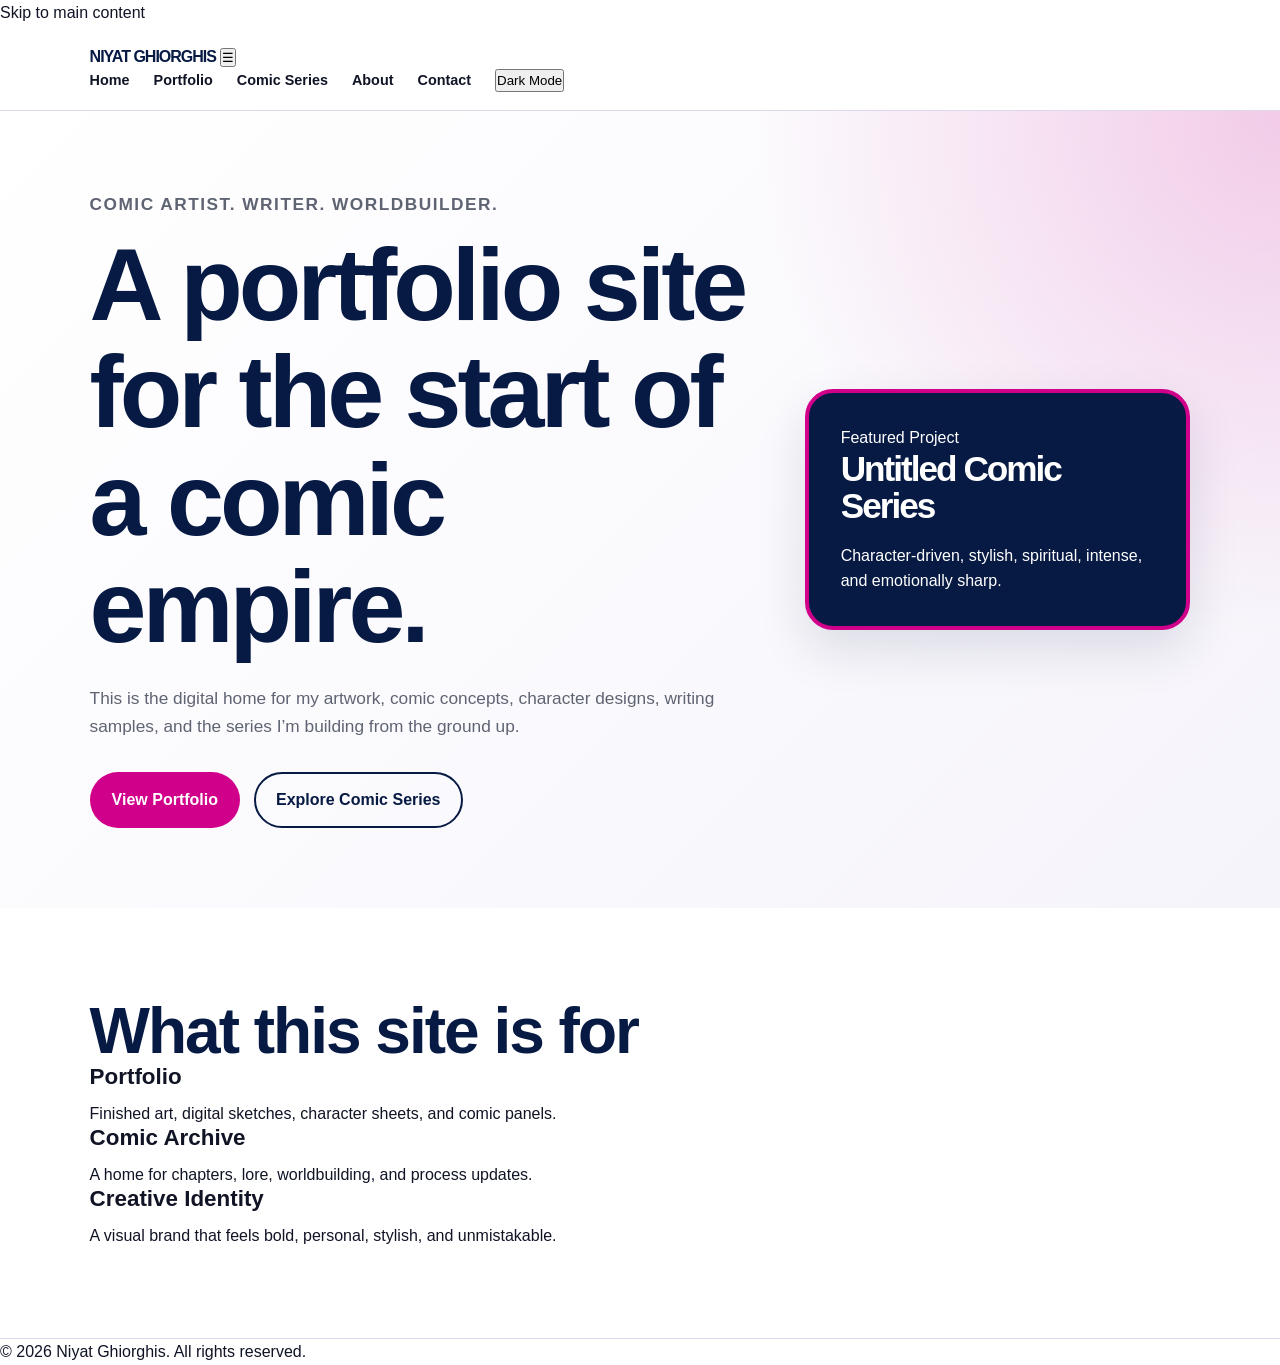
==== index.html @ e32a3a2a "Initial portfolio site" ====
<!DOCTYPE html>
<html lang="en">
<head>
  <meta charset="UTF-8" />
  <meta name="viewport" content="width=device-width, initial-scale=1.0" />
  <title>Niyat Ghiorghis | Comic Artist & Writer</title>
  <link rel="stylesheet" href="styles.css" />
</head>
<body>
  <a class="skip-link" href="#main">Skip to main content</a>

  <header class="site-header">
    <nav class="nav">
      <a href="index.html" class="logo">NIYAT GHIORGHIS</a>

      <button class="menu-toggle" id="menuToggle">☰</button>

      <div class="nav-links" id="navLinks">
        <a href="index.html">Home</a>
        <a href="portfolio.html">Portfolio</a>
        <a href="comic.html">Comic Series</a>
        <a href="about.html">About</a>
        <a href="contact.html">Contact</a>
        <button id="themeToggle" class="theme-btn">Dark Mode</button>
      </div>
    </nav>
  </header>

  <main id="main">
    <section class="hero">
      <div class="hero-text">
        <p class="eyebrow">Comic artist. Writer. Worldbuilder.</p>
        <h1>A portfolio site for the start of a comic empire.</h1>
        <p>
          This is the digital home for my artwork, comic concepts, character designs,
          writing samples, and the series I’m building from the ground up.
        </p>

        <div class="hero-buttons">
          <a href="portfolio.html" class="btn primary-btn">View Portfolio</a>
          <a href="comic.html" class="btn secondary-btn">Explore Comic Series</a>
        </div>
      </div>

      <div class="hero-card">
        <p class="card-label">Featured Project</p>
        <h2>Untitled Comic Series</h2>
        <p>Character-driven, stylish, spiritual, intense, and emotionally sharp.</p>
      </div>
    </section>

    <section class="section">
      <h2>What this site is for</h2>
      <div class="grid three">
        <article class="info-card">
          <h3>Portfolio</h3>
          <p>Finished art, digital sketches, character sheets, and comic panels.</p>
        </article>

        <article class="info-card">
          <h3>Comic Archive</h3>
          <p>A home for chapters, lore, worldbuilding, and process updates.</p>
        </article>

        <article class="info-card">
          <h3>Creative Identity</h3>
          <p>A visual brand that feels bold, personal, stylish, and unmistakable.</p>
        </article>
      </div>
    </section>
  </main>

  <footer>
    <p>© 2026 Niyat Ghiorghis. All rights reserved.</p>
  </footer>

  <script src="script.js"></script>
</body>
</html>
---- styles.css ----
:root {
  --bg: #ffffff;
  --text: #101425;
  --muted: #5f6473;
  --card: #f6f4fb;
  --border: #ded8ec;

  --magenta: #d0008b;
  --navy: #071a44;
  --navy-soft: #102b68;
  --white: #ffffff;

  --shadow: 0 20px 50px rgba(7, 26, 68, 0.12);
}

[data-theme="dark"] {
  --bg: #080b16;
  --text: #f5f6ff;
  --muted: #c5c8d6;
  --card: #11182b;
  --border: #29324c;

  --shadow: 0 20px 50px rgba(0, 0, 0, 0.35);
}

* {
  box-sizing: border-box;
  margin: 0;
  padding: 0;
}

html {
  scroll-behavior: smooth;
}

body {
  font-family: Arial, Helvetica, sans-serif;
  background: var(--bg);
  color: var(--text);
  line-height: 1.6;
}

a {
  color: inherit;
  text-decoration: none;
}

.site-header {
  position: sticky;
  top: 0;
  z-index: 100;
  background: var(--bg);
  border-bottom: 1px solid var(--border);
  display: flex;
  justify-content: space-between;
  align-items: center;
  padding: 18px 7%;
}

.logo {
  font-weight: 900;
  letter-spacing: -1px;
  color: var(--navy);
}

[data-theme="dark"] .logo {
  color: var(--white);
}

.nav-links {
  display: flex;
  gap: 24px;
  font-weight: 700;
  font-size: 0.9rem;
}

.nav-links a:hover {
  color: var(--magenta);
}

.theme-toggle {
  border: 2px solid var(--navy);
  background: transparent;
  color: var(--text);
  padding: 8px 14px;
  border-radius: 999px;
  font-weight: 700;
  cursor: pointer;
}

.theme-toggle:hover {
  background: var(--magenta);
  color: var(--white);
  border-color: var(--magenta);
}

.hero {
  min-height: 88vh;
  display: grid;
  grid-template-columns: 1.4fr 0.8fr;
  gap: 40px;
  align-items: center;
  padding: 80px 7%;
  background:
    radial-gradient(circle at top right, rgba(208, 0, 139, 0.18), transparent 35%),
    linear-gradient(135deg, var(--bg), var(--card));
}

.eyebrow {
  color: var(--magenta);
  font-weight: 900;
  text-transform: uppercase;
  letter-spacing: 1.5px;
  margin-bottom: 12px;
  font-size: 0.8rem;
}

h1,
h2,
h3 {
  line-height: 1.05;
}

h1 {
  font-size: clamp(3rem, 8vw, 6.8rem);
  letter-spacing: -4px;
  color: var(--navy);
  margin-bottom: 24px;
}

[data-theme="dark"] h1 {
  color: var(--white);
}

h2 {
  font-size: clamp(2rem, 5vw, 4rem);
  letter-spacing: -2px;
  color: var(--navy);
}

[data-theme="dark"] h2 {
  color: var(--white);
}

h3 {
  font-size: 1.4rem;
  margin-bottom: 12px;
}

.hero-text p {
  max-width: 720px;
  font-size: 1.08rem;
  color: var(--muted);
}

.hero-buttons {
  display: flex;
  gap: 14px;
  flex-wrap: wrap;
  margin-top: 32px;
}

.btn {
  display: inline-block;
  padding: 13px 20px;
  border-radius: 999px;
  font-weight: 900;
  border: 2px solid transparent;
}

.primary-btn {
  background: var(--magenta);
  color: var(--white);
}

.secondary-btn {
  border-color: var(--navy);
  color: var(--navy);
}

[data-theme="dark"] .secondary-btn {
  border-color: var(--white);
  color: var(--white);
}

.btn:hover {
  transform: translateY(-2px);
}

.hero-card {
  background: var(--navy);
  color: var(--white);
  padding: 32px;
  border-radius: 28px;
  box-shadow: var(--shadow);
  border: 4px solid var(--magenta);
}

.hero-card h2 {
  color: var(--white);
  font-size: 2.2rem;
  margin-bottom: 18px;
}

.section {
  padding: 90px 7%;
  border-bottom: 1px solid var(--border);
}

.section-heading {
  margin-bottom: 36px;
}

.two-column {
  display: grid;
  grid-template-columns: 1fr 1fr;
  gap: 34px;
  font-size: 1.05rem;
  color: var(--muted);
}

.card-grid {
  display: grid;
  grid-template-columns: repeat(3, 1fr);
  gap: 22px;
}

.project-card,
.skill-list div,
.comic-feature div {
  background: var(--card);
  border: 1px solid var(--border);
  border-radius: 24px;
  padding: 26px;
  box-shadow: var(--shadow);
}

.tag {
  display: inline-block;
  background: var(--navy);
  color: var(--white);
  padding: 6px 12px;
  border-radius: 999px;
  font-size: 0.75rem;
  font-weight: 900;
  margin-bottom: 18px;
}

.split-section {
  display: grid;
  grid-template-columns: 0.8fr 1.2fr;
  gap: 44px;
  align-items: start;
}

.skill-list {
  display: grid;
  gap: 18px;
}

.comic-feature {
  display: grid;
  grid-template-columns: 1fr 1fr;
  gap: 22px;
}

.contact-section {
  text-align: center;
}

.contact-section p {
  max-width: 680px;
  margin: 18px auto 28px;
  color: var(--muted);
}

.site-footer {
  padding: 28px 7%;
  text-align: center;
  background: var(--navy);
  color: var(--white);
}

@media (max-width: 850px) {
  .site-header {
    align-items: flex-start;
    flex-direction: column;
    gap: 14px;
  }

  .nav-links {
    flex-wrap: wrap;
    gap: 14px;
  }

  .hero,
  .two-column,
  .card-grid,
  .split-section,
  .comic-feature {
    grid-template-columns: 1fr;
  }

  h1 {
    letter-spacing: -2px;
  }
}
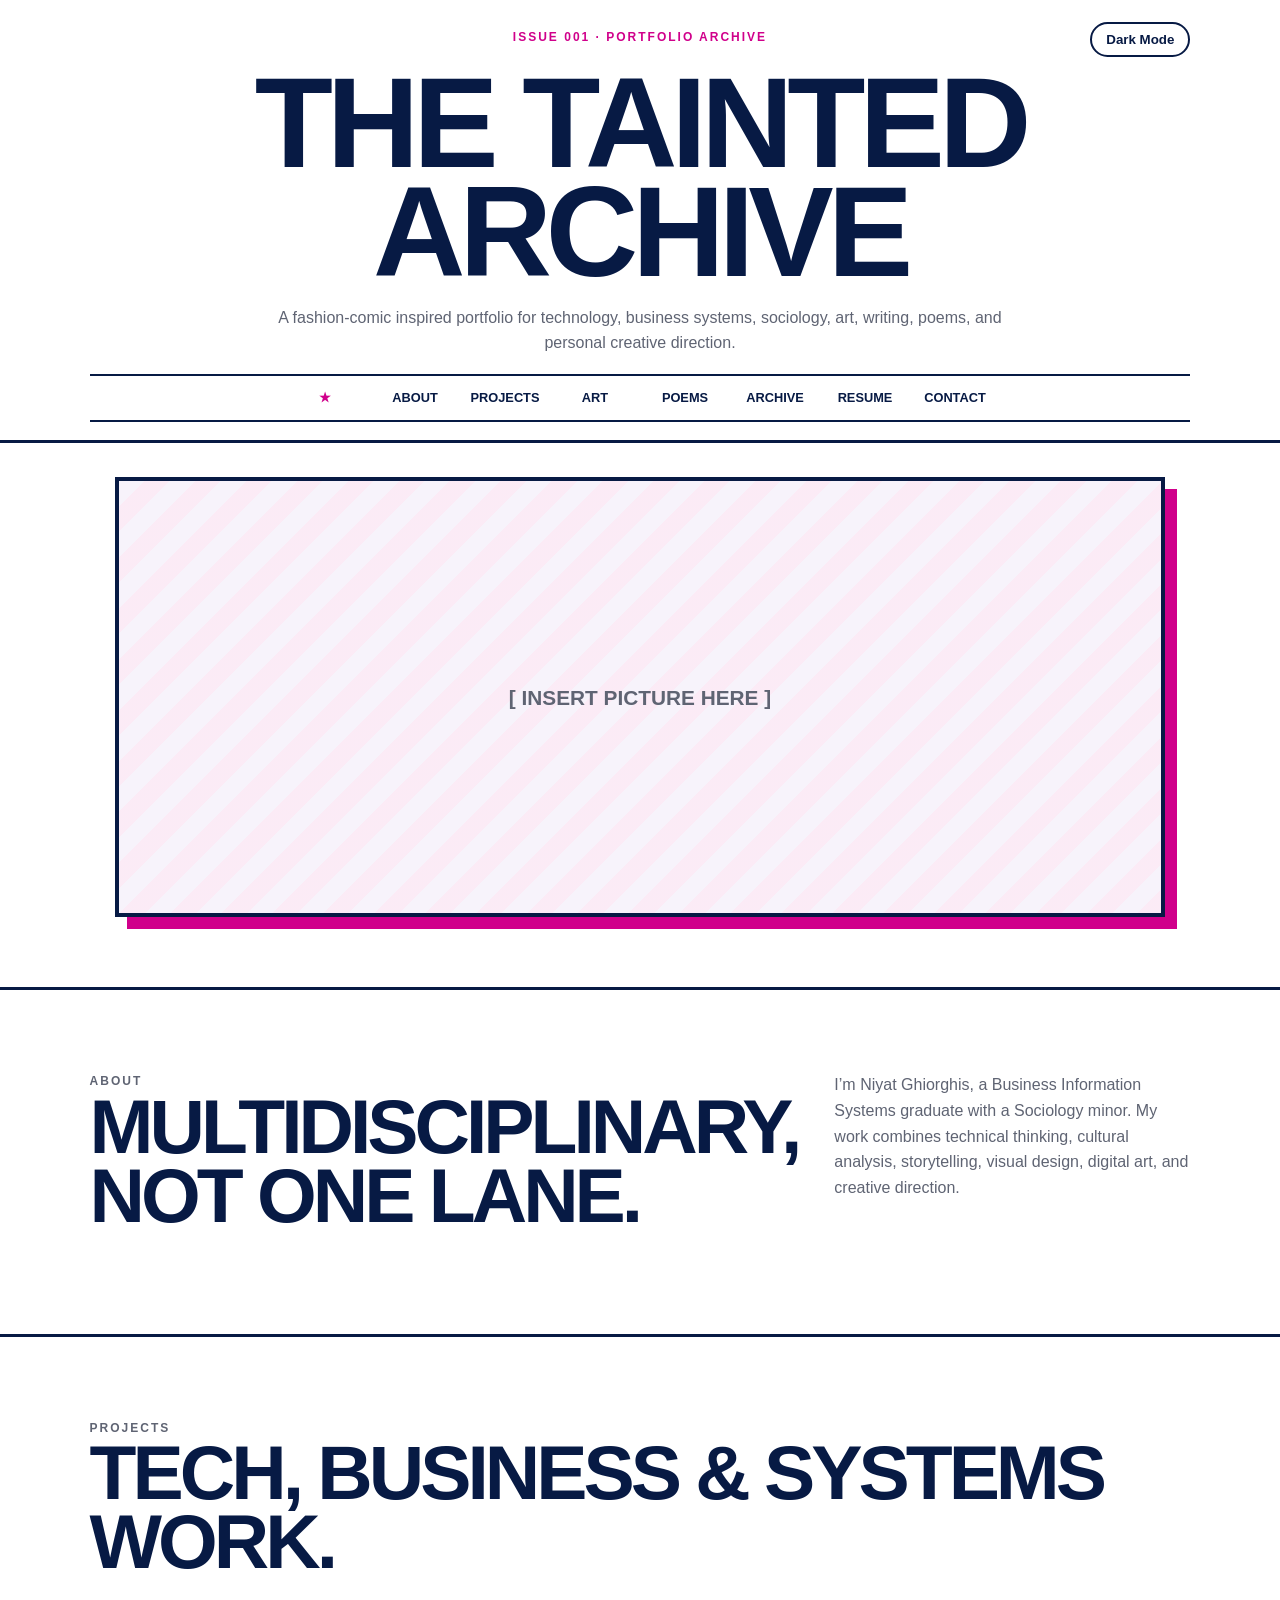
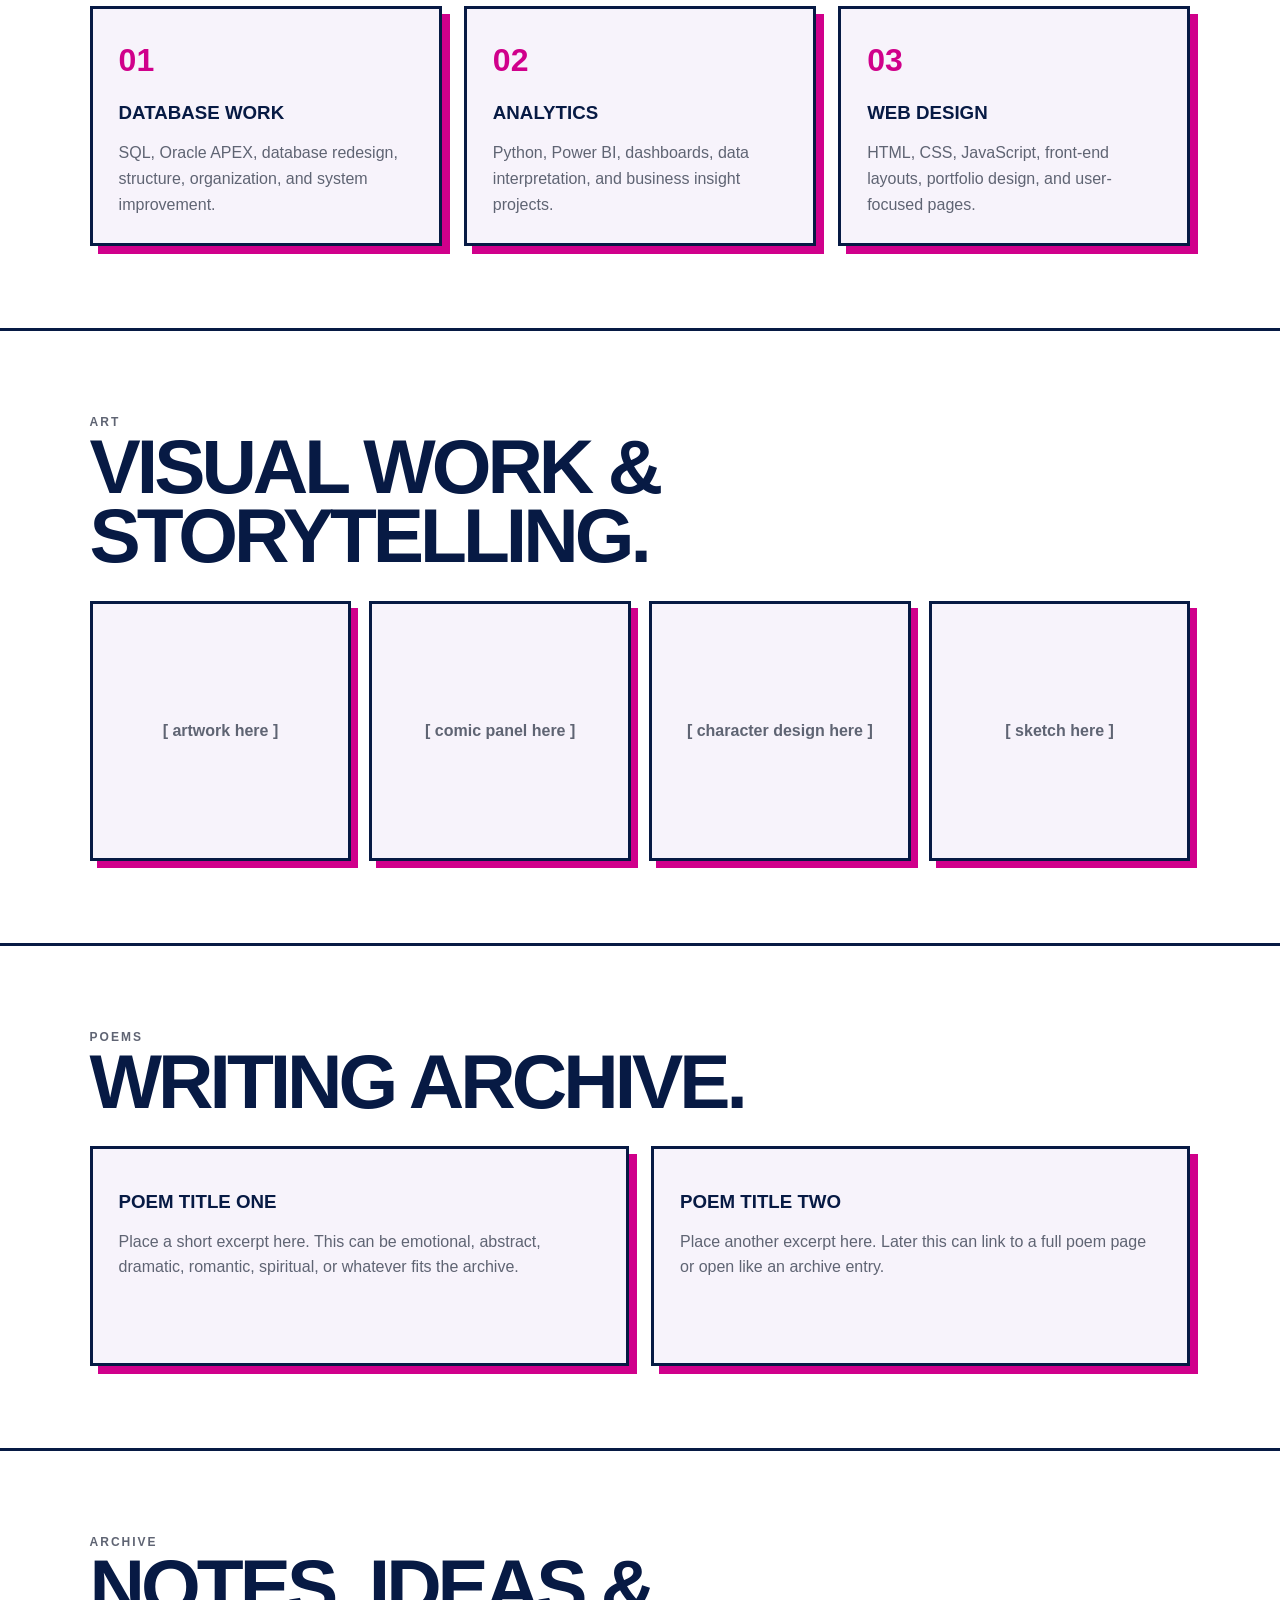
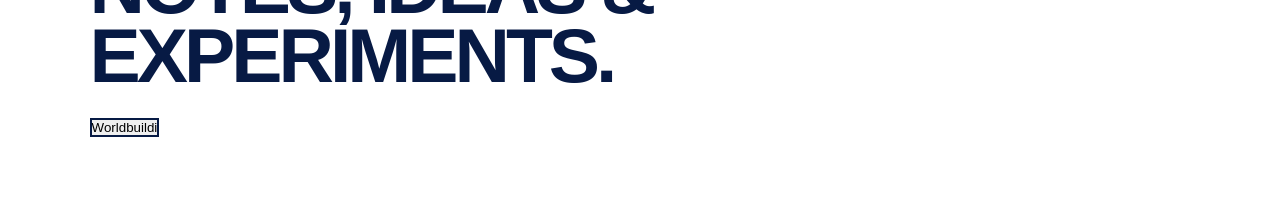
==== commit 998d3eee: "Initial portfolio website" ====
--- a/index.html
+++ b/index.html
@@ -1,79 +1,120 @@
 <!DOCTYPE html>
-<html lang="en">
+<html lang="en" data-theme="light">
 <head>
   <meta charset="UTF-8" />
   <meta name="viewport" content="width=device-width, initial-scale=1.0" />
-  <title>Niyat Ghiorghis | Comic Artist & Writer</title>
+  <title>The Tainted Archive</title>
   <link rel="stylesheet" href="styles.css" />
 </head>
+
 <body>
-  <a class="skip-link" href="#main">Skip to main content</a>
+  <header class="top-header" id="home">
+    <button class="theme-toggle" id="themeToggle">Dark Mode</button>
 
-  <header class="site-header">
-    <nav class="nav">
-      <a href="index.html" class="logo">NIYAT GHIORGHIS</a>
+    <p class="archive-label">Issue 001 · Portfolio Archive</p>
+    <h1>The Tainted Archive</h1>
 
-      <button class="menu-toggle" id="menuToggle">☰</button>
+    <p class="site-summary">
+      A fashion-comic inspired portfolio for technology, business systems, sociology,
+      art, writing, poems, and personal creative direction.
+    </p>
 
-      <div class="nav-links" id="navLinks">
-        <a href="index.html">Home</a>
-        <a href="portfolio.html">Portfolio</a>
-        <a href="comic.html">Comic Series</a>
-        <a href="about.html">About</a>
-        <a href="contact.html">Contact</a>
-        <button id="themeToggle" class="theme-btn">Dark Mode</button>
-      </div>
+    <nav class="nav-tabs">
+      <a href="#home" class="nav-item active">Home</a>
+      <a href="#about" class="nav-item">About</a>
+      <a href="#projects" class="nav-item">Projects</a>
+      <a href="#creative" class="nav-item">Art</a>
+      <a href="#poems" class="nav-item">Poems</a>
+      <a href="#archive" class="nav-item">Archive</a>
+      <a href="#resume" class="nav-item">Resume</a>
+      <a href="#contact" class="nav-item">Contact</a>
     </nav>
   </header>
 
-  <main id="main">
-    <section class="hero">
-      <div class="hero-text">
-        <p class="eyebrow">Comic artist. Writer. Worldbuilder.</p>
-        <h1>A portfolio site for the start of a comic empire.</h1>
-        <p>
-          This is the digital home for my artwork, comic concepts, character designs,
-          writing samples, and the series I’m building from the ground up.
-        </p>
-
-        <div class="hero-buttons">
-          <a href="portfolio.html" class="btn primary-btn">View Portfolio</a>
-          <a href="comic.html" class="btn secondary-btn">Explore Comic Series</a>
-        </div>
-      </div>
-
-      <div class="hero-card">
-        <p class="card-label">Featured Project</p>
-        <h2>Untitled Comic Series</h2>
-        <p>Character-driven, stylish, spiritual, intense, and emotionally sharp.</p>
+  <main>
+    <section class="slideshow-section">
+      <div class="slideshow">
+        <div class="slide active">[ insert picture here ]</div>
+        <div class="slide">[ insert picture here ]</div>
+        <div class="slide">[ insert picture here ]</div>
       </div>
     </section>
 
-    <section class="section">
-      <h2>What this site is for</h2>
-      <div class="grid three">
-        <article class="info-card">
-          <h3>Portfolio</h3>
-          <p>Finished art, digital sketches, character sheets, and comic panels.</p>
+    <section class="section about-layout" id="about">
+      <div>
+        <p class="eyebrow">About</p>
+        <h2>Multidisciplinary, not one lane.</h2>
+      </div>
+      <p>
+        I’m Niyat Ghiorghis, a Business Information Systems graduate with a Sociology minor.
+        My work combines technical thinking, cultural analysis, storytelling, visual design,
+        digital art, and creative direction.
+      </p>
+    </section>
+
+    <section class="section" id="projects">
+      <p class="eyebrow">Projects</p>
+      <h2>Tech, business & systems work.</h2>
+
+      <div class="card-grid">
+        <article class="card">
+          <span>01</span>
+          <h3>Database Work</h3>
+          <p>SQL, Oracle APEX, database redesign, structure, organization, and system improvement.</p>
         </article>
 
-        <article class="info-card">
-          <h3>Comic Archive</h3>
-          <p>A home for chapters, lore, worldbuilding, and process updates.</p>
+        <article class="card">
+          <span>02</span>
+          <h3>Analytics</h3>
+          <p>Python, Power BI, dashboards, data interpretation, and business insight projects.</p>
         </article>
 
-        <article class="info-card">
-          <h3>Creative Identity</h3>
-          <p>A visual brand that feels bold, personal, stylish, and unmistakable.</p>
+        <article class="card">
+          <span>03</span>
+          <h3>Web Design</h3>
+          <p>HTML, CSS, JavaScript, front-end layouts, portfolio design, and user-focused pages.</p>
         </article>
       </div>
     </section>
-  </main>
 
-  <footer>
-    <p>© 2026 Niyat Ghiorghis. All rights reserved.</p>
-  </footer>
+    <section class="section" id="creative">
+      <p class="eyebrow">Art</p>
+      <h2>Visual work & storytelling.</h2>
 
-  <script src="script.js"></script>
-</body>
-</html>+      <div class="gallery-grid">
+        <div class="gallery-box">[ artwork here ]</div>
+        <div class="gallery-box">[ comic panel here ]</div>
+        <div class="gallery-box">[ character design here ]</div>
+        <div class="gallery-box">[ sketch here ]</div>
+      </div>
+    </section>
+
+    <section class="section" id="poems">
+      <p class="eyebrow">Poems</p>
+      <h2>Writing archive.</h2>
+
+      <div class="poem-grid">
+        <article class="poem-card">
+          <h3>Poem Title One</h3>
+          <p>
+            Place a short excerpt here. This can be emotional, abstract, dramatic,
+            romantic, spiritual, or whatever fits the archive.
+          </p>
+        </article>
+
+        <article class="poem-card">
+          <h3>Poem Title Two</h3>
+          <p>
+            Place another excerpt here. Later this can link to a full poem page
+            or open like an archive entry.
+          </p>
+        </article>
+      </div>
+    </section>
+
+    <section class="section" id="archive">
+      <p class="eyebrow">Archive</p>
+      <h2>Notes, ideas & experiments.</h2>
+
+      <div class="archive-list">
+        <button>Worldbuildi
--- a/styles.css
+++ b/styles.css
@@ -1,37 +1,29 @@
 :root {
   --bg: #ffffff;
-  --text: #101425;
+  --text: #071a44;
   --muted: #5f6473;
-  --card: #f6f4fb;
-  --border: #ded8ec;
-
+  --card: #f7f3fb;
+  --border: #071a44;
   --magenta: #d0008b;
   --navy: #071a44;
-  --navy-soft: #102b68;
   --white: #ffffff;
-
-  --shadow: 0 20px 50px rgba(7, 26, 68, 0.12);
 }
 
 [data-theme="dark"] {
-  --bg: #080b16;
-  --text: #f5f6ff;
+  --bg: #070914;
+  --text: #f7f7ff;
   --muted: #c5c8d6;
-  --card: #11182b;
-  --border: #29324c;
-
-  --shadow: 0 20px 50px rgba(0, 0, 0, 0.35);
+  --card: #12182a;
+  --border: #d0008b;
 }
 
 * {
-  box-sizing: border-box;
   margin: 0;
   padding: 0;
-}
-
-html {
-  scroll-behavior: smooth;
-}
+  box-sizing: border-box;
+}
+
+html { scroll-behavior: smooth; }
 
 body {
   font-family: Arial, Helvetica, sans-serif;
@@ -40,268 +32,199 @@
   line-height: 1.6;
 }
 
-a {
-  color: inherit;
-  text-decoration: none;
-}
-
-.site-header {
-  position: sticky;
-  top: 0;
-  z-index: 100;
-  background: var(--bg);
-  border-bottom: 1px solid var(--border);
-  display: flex;
-  justify-content: space-between;
-  align-items: center;
-  padding: 18px 7%;
-}
-
-.logo {
-  font-weight: 900;
-  letter-spacing: -1px;
+.top-header {
+  text-align: center;
+  padding: 28px 7% 18px;
+  border-bottom: 3px solid var(--border);
+}
+
+.archive-label,
+.eyebrow {
+  color: var(--magenta);
+  text-transform: uppercase;
+  font-weight: 900;
+  letter-spacing: 2px;
+  font-size: 0.75rem;
+}
+
+.theme-toggle {
+  position: absolute;
+  top: 22px;
+  right: 7%;
+  border: 2px solid var(--navy);
+  background: var(--white);
   color: var(--navy);
-}
-
-[data-theme="dark"] .logo {
-  color: var(--white);
-}
-
-.nav-links {
-  display: flex;
-  gap: 24px;
-  font-weight: 700;
-  font-size: 0.9rem;
-}
-
-.nav-links a:hover {
-  color: var(--magenta);
-}
-
-.theme-toggle {
-  border: 2px solid var(--navy);
-  background: transparent;
-  color: var(--text);
   padding: 8px 14px;
   border-radius: 999px;
-  font-weight: 700;
+  font-weight: 900;
   cursor: pointer;
 }
 
-.theme-toggle:hover {
-  background: var(--magenta);
-  color: var(--white);
-  border-color: var(--magenta);
-}
-
-.hero {
-  min-height: 88vh;
-  display: grid;
-  grid-template-columns: 1.4fr 0.8fr;
-  gap: 40px;
-  align-items: center;
-  padding: 80px 7%;
-  background:
-    radial-gradient(circle at top right, rgba(208, 0, 139, 0.18), transparent 35%),
-    linear-gradient(135deg, var(--bg), var(--card));
-}
-
-.eyebrow {
+h1 {
+  font-size: clamp(3.3rem, 10vw, 8rem);
+  line-height: 0.85;
+  letter-spacing: -6px;
+  text-transform: uppercase;
+  margin-top: 22px;
+}
+
+.site-summary {
+  max-width: 760px;
+  margin: 18px auto 18px;
+  color: var(--muted);
+}
+
+.nav-tabs {
+  display: flex;
+  justify-content: center;
+  flex-wrap: wrap;
+  gap: 16px;
+  border-top: 2px solid var(--border);
+  border-bottom: 2px solid var(--border);
+  padding: 12px 0;
+}
+
+.nav-item {
+  min-width: 74px;
+  color: var(--text);
+  text-decoration: none;
+  font-weight: 900;
+  text-transform: uppercase;
+  font-size: 0.8rem;
+}
+
+.nav-item.active {
+  color: transparent;
+  position: relative;
+}
+
+.nav-item.active::after {
+  content: "★";
   color: var(--magenta);
-  font-weight: 900;
-  text-transform: uppercase;
-  letter-spacing: 1.5px;
-  margin-bottom: 12px;
-  font-size: 0.8rem;
-}
-
-h1,
-h2,
-h3 {
-  line-height: 1.05;
-}
-
-h1 {
-  font-size: clamp(3rem, 8vw, 6.8rem);
+  position: absolute;
+  left: 50%;
+  transform: translateX(-50%);
+}
+
+.slideshow-section {
+  padding: 34px 7% 70px;
+}
+
+.slideshow {
+  width: min(100%, 1050px);
+  height: 440px;
+  margin: 0 auto;
+  position: relative;
+  border: 4px solid var(--navy);
+  background: repeating-linear-gradient(
+    135deg,
+    var(--card),
+    var(--card) 18px,
+    rgba(208, 0, 139, 0.08) 18px,
+    rgba(208, 0, 139, 0.08) 36px
+  );
+  box-shadow: 12px 12px 0 var(--magenta);
+  overflow: hidden;
+}
+
+.slide {
+  position: absolute;
+  inset: 0;
+  opacity: 0;
+  display: grid;
+  place-items: center;
+  color: var(--muted);
+  font-weight: 900;
+  font-size: 1.3rem;
+  text-transform: uppercase;
+  transition: opacity 0.8s ease;
+}
+
+.slide.active { opacity: 1; }
+
+.section {
+  padding: 82px 7%;
+  border-top: 3px solid var(--border);
+}
+
+.about-layout {
+  display: grid;
+  grid-template-columns: 0.8fr 1.2fr;
+  gap: 36px;
+}
+
+h2 {
+  font-size: clamp(2.2rem, 6vw, 5rem);
+  line-height: 0.9;
   letter-spacing: -4px;
-  color: var(--navy);
-  margin-bottom: 24px;
-}
-
-[data-theme="dark"] h1 {
-  color: var(--white);
-}
-
-h2 {
-  font-size: clamp(2rem, 5vw, 4rem);
-  letter-spacing: -2px;
-  color: var(--navy);
-}
-
-[data-theme="dark"] h2 {
-  color: var(--white);
-}
-
-h3 {
-  font-size: 1.4rem;
-  margin-bottom: 12px;
-}
-
-.hero-text p {
-  max-width: 720px;
-  font-size: 1.08rem;
-  color: var(--muted);
-}
-
-.hero-buttons {
-  display: flex;
-  gap: 14px;
-  flex-wrap: wrap;
-  margin-top: 32px;
-}
-
-.btn {
-  display: inline-block;
-  padding: 13px 20px;
-  border-radius: 999px;
-  font-weight: 900;
-  border: 2px solid transparent;
-}
-
-.primary-btn {
-  background: var(--magenta);
-  color: var(--white);
-}
-
-.secondary-btn {
-  border-color: var(--navy);
-  color: var(--navy);
-}
-
-[data-theme="dark"] .secondary-btn {
-  border-color: var(--white);
-  color: var(--white);
-}
-
-.btn:hover {
-  transform: translateY(-2px);
-}
-
-.hero-card {
-  background: var(--navy);
-  color: var(--white);
-  padding: 32px;
-  border-radius: 28px;
-  box-shadow: var(--shadow);
-  border: 4px solid var(--magenta);
-}
-
-.hero-card h2 {
-  color: var(--white);
-  font-size: 2.2rem;
-  margin-bottom: 18px;
-}
-
-.section {
-  padding: 90px 7%;
-  border-bottom: 1px solid var(--border);
-}
-
-.section-heading {
-  margin-bottom: 36px;
-}
-
-.two-column {
-  display: grid;
-  grid-template-columns: 1fr 1fr;
-  gap: 34px;
-  font-size: 1.05rem;
-  color: var(--muted);
-}
-
-.card-grid {
+  text-transform: uppercase;
+  margin-bottom: 22px;
+}
+
+.section p {
+  color: var(--muted);
+  max-width: 780px;
+}
+
+.card-grid,
+.poem-grid {
   display: grid;
   grid-template-columns: repeat(3, 1fr);
   gap: 22px;
-}
-
-.project-card,
-.skill-list div,
-.comic-feature div {
+  margin-top: 30px;
+}
+
+.poem-grid {
+  grid-template-columns: repeat(2, 1fr);
+}
+
+.card,
+.poem-card {
   background: var(--card);
-  border: 1px solid var(--border);
-  border-radius: 24px;
+  border: 3px solid var(--border);
   padding: 26px;
-  box-shadow: var(--shadow);
-}
-
-.tag {
-  display: inline-block;
-  background: var(--navy);
-  color: var(--white);
-  padding: 6px 12px;
-  border-radius: 999px;
-  font-size: 0.75rem;
-  font-weight: 900;
-  margin-bottom: 18px;
-}
-
-.split-section {
-  display: grid;
-  grid-template-columns: 0.8fr 1.2fr;
-  gap: 44px;
-  align-items: start;
-}
-
-.skill-list {
-  display: grid;
+  min-height: 220px;
+  box-shadow: 8px 8px 0 var(--magenta);
+}
+
+.card span {
+  color: var(--magenta);
+  font-weight: 900;
+  font-size: 2rem;
+}
+
+.card h3,
+.poem-card h3 {
+  margin: 12px 0;
+  text-transform: uppercase;
+}
+
+.gallery-grid {
+  display: grid;
+  grid-template-columns: repeat(4, 1fr);
   gap: 18px;
-}
-
-.comic-feature {
-  display: grid;
-  grid-template-columns: 1fr 1fr;
-  gap: 22px;
-}
-
-.contact-section {
-  text-align: center;
-}
-
-.contact-section p {
-  max-width: 680px;
-  margin: 18px auto 28px;
-  color: var(--muted);
-}
-
-.site-footer {
-  padding: 28px 7%;
-  text-align: center;
-  background: var(--navy);
-  color: var(--white);
-}
-
-@media (max-width: 850px) {
-  .site-header {
-    align-items: flex-start;
-    flex-direction: column;
-    gap: 14px;
-  }
-
-  .nav-links {
-    flex-wrap: wrap;
-    gap: 14px;
-  }
-
-  .hero,
-  .two-column,
-  .card-grid,
-  .split-section,
-  .comic-feature {
-    grid-template-columns: 1fr;
-  }
-
-  h1 {
-    letter-spacing: -2px;
-  }
-}+  margin-top: 30px;
+}
+
+.gallery-box {
+  height: 260px;
+  border: 3px solid var(--border);
+  background: var(--card);
+  display: grid;
+  place-items: center;
+  color: var(--muted);
+  font-weight: 900;
+  box-shadow: 7px 7px 0 var(--magenta);
+}
+
+.archive-list {
+  display: flex;
+  flex-wrap: wrap;
+  gap: 14px;
+  margin-top: 28px;
+}
+
+.archive-list button,
+.contact-button {
+  border: 2px solid var(--navy);
+  backgro
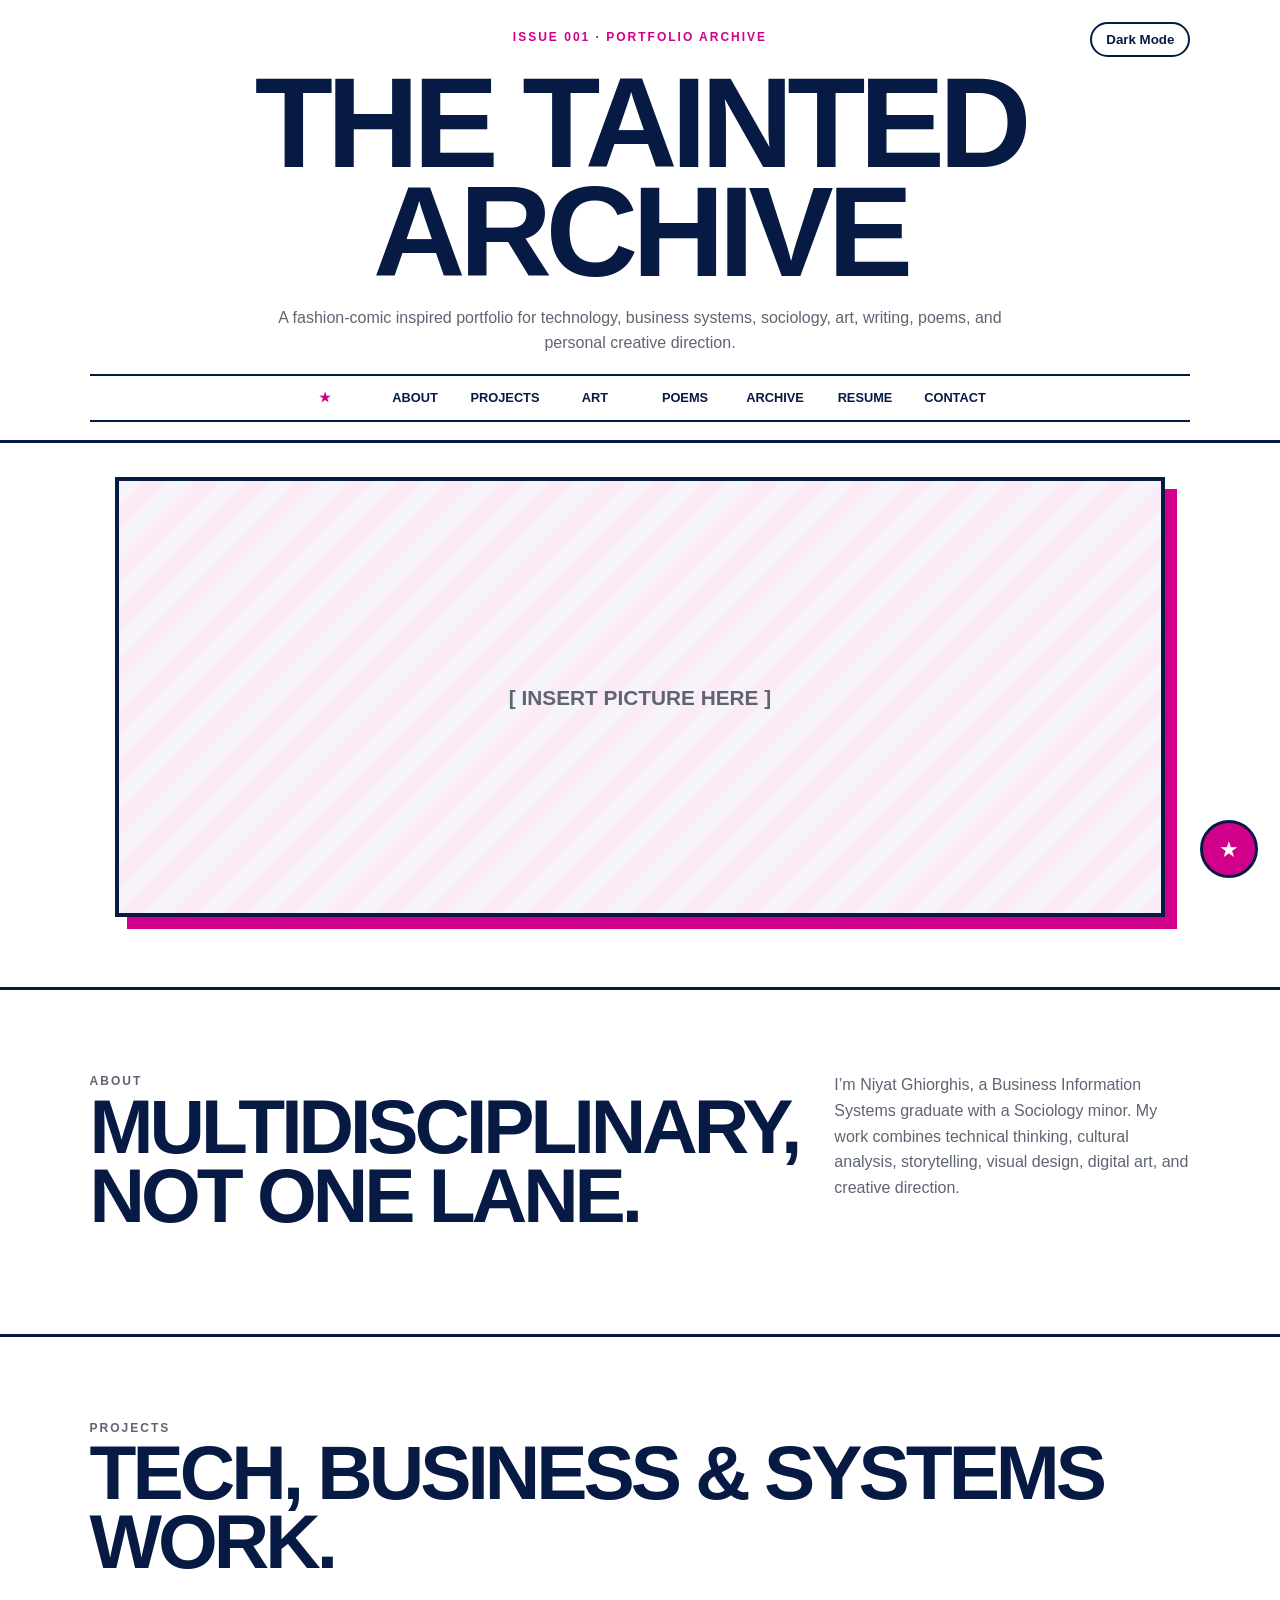
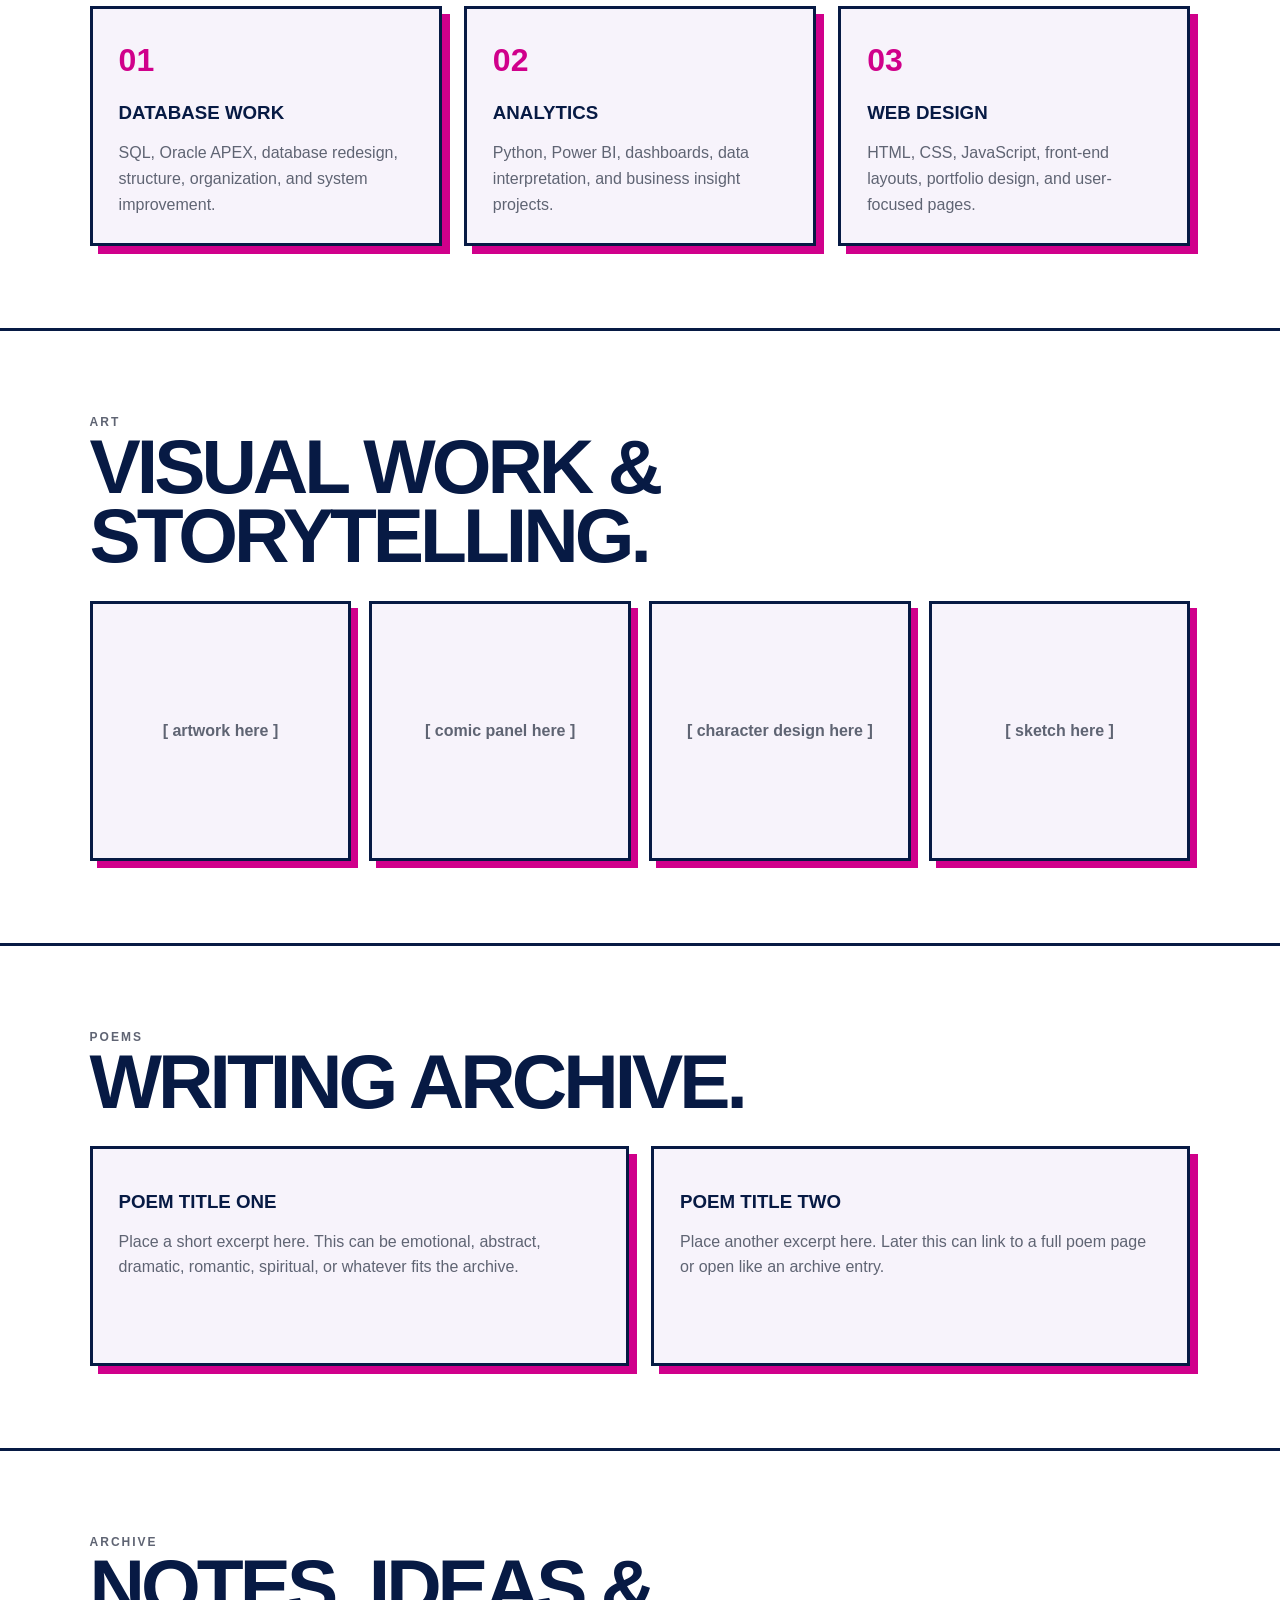
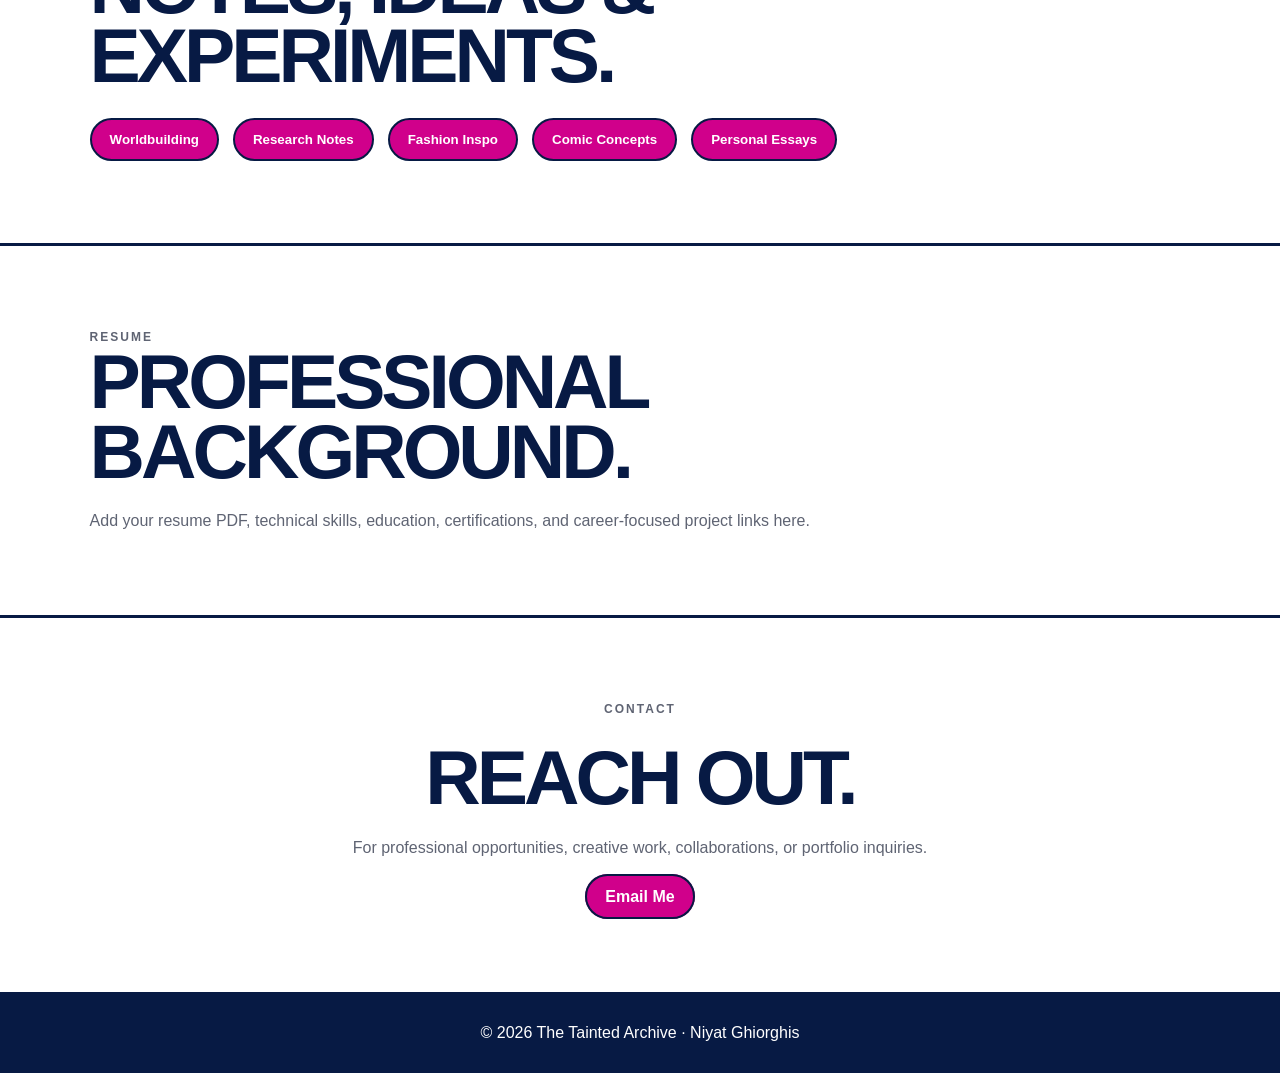
==== commit 3bc7dbdc: "Updated portfolio website design" ====
--- a/index.html
+++ b/index.html
@@ -117,4 +117,56 @@
       <h2>Notes, ideas & experiments.</h2>
 
       <div class="archive-list">
-        <button>Worldbuildi+        <button>Worldbuilding</button>
+        <button>Research Notes</button>
+        <button>Fashion Inspo</button>
+        <button>Comic Concepts</button>
+        <button>Personal Essays</button>
+      </div>
+    </section>
+
+    <section class="section" id="resume">
+      <p class="eyebrow">Resume</p>
+      <h2>Professional background.</h2>
+      <p>
+        Add your resume PDF, technical skills, education, certifications, and career-focused project links here.
+      </p>
+    </section>
+
+    <section class="section contact-section" id="contact">
+      <p class="eyebrow">Contact</p>
+      <h2>Reach out.</h2>
+      <p>For professional opportunities, creative work, collaborations, or portfolio inquiries.</p>
+      <a class="contact-button" href="mailto:niyatghiorghis@gmail.com">Email Me</a>
+    </section>
+  </main>
+
+  <div class="chatbot">
+    <button class="chatbot-button" id="chatbotButton">★</button>
+
+    <div class="chatbot-window" id="chatbotWindow">
+      <div class="chatbot-header">
+        <h3>Archive Assistant</h3>
+        <button id="closeChat">×</button>
+      </div>
+
+      <div class="chatbot-messages" id="chatMessages">
+        <p class="bot-message">
+          Hey, welcome to The Tainted Archive. Would you like to do a quick wellness check or leave a suggestion for the website?
+        </p>
+      </div>
+
+      <div class="chatbot-options">
+        <button class="chat-option" data-response="wellness">Wellness Check</button>
+        <button class="chat-option" data-response="suggestion">Website Suggestion</button>
+      </div>
+    </div>
+  </div>
+
+  <footer>
+    <p>© 2026 The Tainted Archive · Niyat Ghiorghis</p>
+  </footer>
+
+  <script src="script.js"></script>
+</body>
+</html>
--- a/styles.css
+++ b/styles.css
@@ -227,4 +227,131 @@
 .archive-list button,
 .contact-button {
   border: 2px solid var(--navy);
-  backgro+  background: var(--magenta);
+  color: white;
+  padding: 12px 18px;
+  border-radius: 999px;
+  font-weight: 900;
+  cursor: pointer;
+  text-decoration: none;
+}
+
+.contact-section {
+  text-align: center;
+}
+
+.contact-section p {
+  margin: 0 auto 24px;
+}
+
+.chatbot {
+  position: fixed;
+  right: 22px;
+  bottom: 22px;
+  z-index: 999;
+}
+
+.chatbot-button {
+  width: 58px;
+  height: 58px;
+  border-radius: 50%;
+  border: 3px solid var(--navy);
+  background: var(--magenta);
+  color: white;
+  font-size: 1.4rem;
+  cursor: pointer;
+}
+
+.chatbot-window {
+  display: none;
+  width: 310px;
+  background: var(--bg);
+  border: 3px solid var(--navy);
+  box-shadow: 8px 8px 0 var(--magenta);
+  margin-bottom: 12px;
+}
+
+.chatbot-window.open {
+  display: block;
+}
+
+.chatbot-header {
+  background: var(--navy);
+  color: white;
+  display: flex;
+  justify-content: space-between;
+  padding: 12px;
+}
+
+.chatbot-header button {
+  background: transparent;
+  color: white;
+  border: none;
+  font-size: 1.4rem;
+  cursor: pointer;
+}
+
+.chatbot-messages {
+  padding: 14px;
+}
+
+.bot-message,
+.user-message {
+  padding: 10px;
+  margin-bottom: 10px;
+  border-radius: 12px;
+}
+
+.bot-message {
+  background: var(--card);
+}
+
+.user-message {
+  background: var(--magenta);
+  color: white;
+}
+
+.chatbot-options {
+  display: grid;
+  gap: 8px;
+  padding: 14px;
+}
+
+.chat-option {
+  border: 2px solid var(--navy);
+  background: white;
+  padding: 10px;
+  font-weight: 900;
+  cursor: pointer;
+}
+
+footer {
+  text-align: center;
+  padding: 28px 7%;
+  background: var(--navy);
+  color: white;
+}
+
+@media (max-width: 850px) {
+  .theme-toggle {
+    position: static;
+    margin-bottom: 18px;
+  }
+
+  h1 { letter-spacing: -3px; }
+
+  .about-layout,
+  .card-grid,
+  .poem-grid,
+  .gallery-grid {
+    grid-template-columns: 1fr;
+  }
+
+  .slideshow {
+    height: 320px;
+  }
+
+  .chatbot-window {
+    width: 280px;
+  }
+}
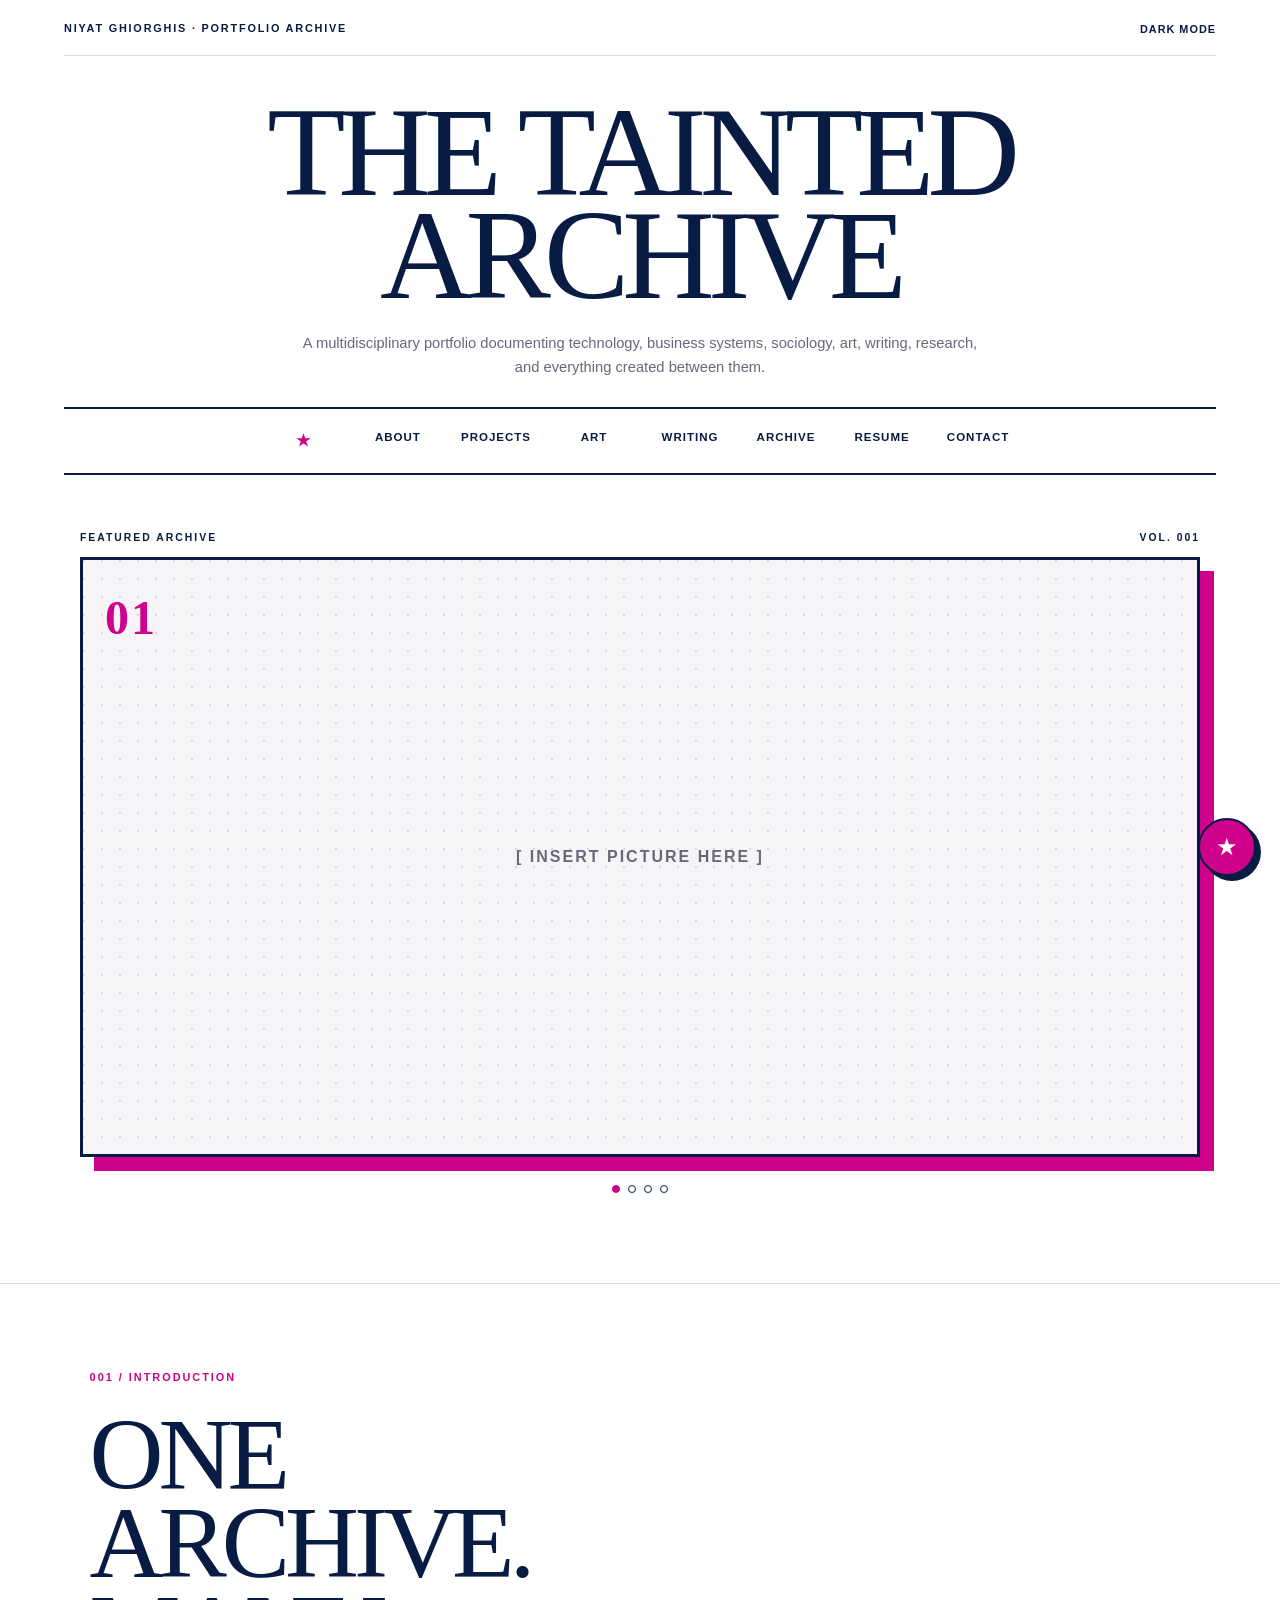
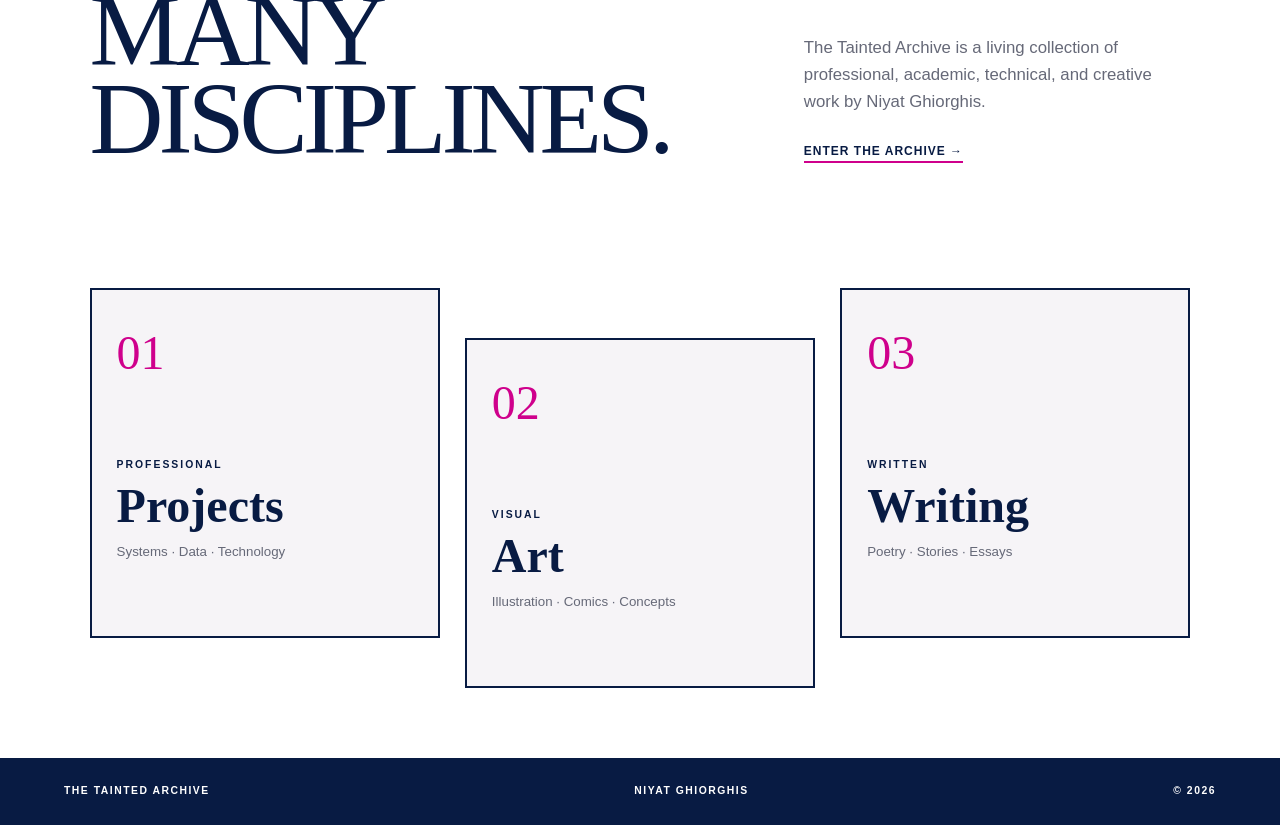
==== commit d3b83b15: "Redesigned portfolio into multi-page website" ====
--- a/index.html
+++ b/index.html
@@ -1,172 +1,210 @@
 <!DOCTYPE html>
 <html lang="en" data-theme="light">
+
 <head>
-  <meta charset="UTF-8" />
-  <meta name="viewport" content="width=device-width, initial-scale=1.0" />
-  <title>The Tainted Archive</title>
-  <link rel="stylesheet" href="styles.css" />
+  <meta charset="UTF-8">
+  <meta name="viewport" content="width=device-width, initial-scale=1.0">
+
+  <title>The Tainted Archive | Home</title>
+
+  <link rel="stylesheet" href="styles.css">
 </head>
 
 <body>
-  <header class="top-header" id="home">
-    <button class="theme-toggle" id="themeToggle">Dark Mode</button>
-
-    <p class="archive-label">Issue 001 · Portfolio Archive</p>
+
+<header class="site-header">
+
+  <div class="utility-row">
+    <p>NIYAT GHIORGHIS · PORTFOLIO ARCHIVE</p>
+
+    <button class="theme-toggle" id="themeToggle">
+      DARK MODE
+    </button>
+  </div>
+
+  <div class="masthead">
     <h1>The Tainted Archive</h1>
 
     <p class="site-summary">
-      A fashion-comic inspired portfolio for technology, business systems, sociology,
-      art, writing, poems, and personal creative direction.
+      A multidisciplinary portfolio documenting technology, business systems,
+      sociology, art, writing, research, and everything created between them.
     </p>
-
-    <nav class="nav-tabs">
-      <a href="#home" class="nav-item active">Home</a>
-      <a href="#about" class="nav-item">About</a>
-      <a href="#projects" class="nav-item">Projects</a>
-      <a href="#creative" class="nav-item">Art</a>
-      <a href="#poems" class="nav-item">Poems</a>
-      <a href="#archive" class="nav-item">Archive</a>
-      <a href="#resume" class="nav-item">Resume</a>
-      <a href="#contact" class="nav-item">Contact</a>
-    </nav>
-  </header>
-
-  <main>
-    <section class="slideshow-section">
-      <div class="slideshow">
-        <div class="slide active">[ insert picture here ]</div>
-        <div class="slide">[ insert picture here ]</div>
-        <div class="slide">[ insert picture here ]</div>
-      </div>
-    </section>
-
-    <section class="section about-layout" id="about">
+  </div>
+
+  <nav class="nav-tabs">
+    <a href="index.html" class="nav-item active">Home</a>
+    <a href="about.html" class="nav-item">About</a>
+    <a href="projects.html" class="nav-item">Projects</a>
+    <a href="art.html" class="nav-item">Art</a>
+    <a href="writing.html" class="nav-item">Writing</a>
+    <a href="archive.html" class="nav-item">Archive</a>
+    <a href="resume.html" class="nav-item">Resume</a>
+    <a href="contact.html" class="nav-item">Contact</a>
+  </nav>
+
+</header>
+
+
+<main>
+
+  <!-- FEATURED SLIDESHOW -->
+
+  <section class="home-feature">
+
+    <div class="feature-label">
+      <span>FEATURED ARCHIVE</span>
+      <span>VOL. 001</span>
+    </div>
+
+    <div class="slideshow">
+
+      <div class="slide active">
+        <span class="slide-number">01</span>
+        <p>[ INSERT PICTURE HERE ]</p>
+      </div>
+
+      <div class="slide">
+        <span class="slide-number">02</span>
+        <p>[ INSERT PICTURE HERE ]</p>
+      </div>
+
+      <div class="slide">
+        <span class="slide-number">03</span>
+        <p>[ INSERT PICTURE HERE ]</p>
+      </div>
+
+      <div class="slide">
+        <span class="slide-number">04</span>
+        <p>[ INSERT PICTURE HERE ]</p>
+      </div>
+
+    </div>
+
+    <div class="slide-dots" id="slideDots"></div>
+
+  </section>
+
+
+  <!-- INTRODUCTION -->
+
+  <section class="editorial-intro">
+
+    <p class="section-index">001 / INTRODUCTION</p>
+
+    <div class="editorial-intro-grid">
+
+      <h2>
+        ONE ARCHIVE.<br>
+        MANY DISCIPLINES.
+      </h2>
+
       <div>
-        <p class="eyebrow">About</p>
-        <h2>Multidisciplinary, not one lane.</h2>
-      </div>
-      <p>
-        I’m Niyat Ghiorghis, a Business Information Systems graduate with a Sociology minor.
-        My work combines technical thinking, cultural analysis, storytelling, visual design,
-        digital art, and creative direction.
-      </p>
-    </section>
-
-    <section class="section" id="projects">
-      <p class="eyebrow">Projects</p>
-      <h2>Tech, business & systems work.</h2>
-
-      <div class="card-grid">
-        <article class="card">
-          <span>01</span>
-          <h3>Database Work</h3>
-          <p>SQL, Oracle APEX, database redesign, structure, organization, and system improvement.</p>
-        </article>
-
-        <article class="card">
-          <span>02</span>
-          <h3>Analytics</h3>
-          <p>Python, Power BI, dashboards, data interpretation, and business insight projects.</p>
-        </article>
-
-        <article class="card">
-          <span>03</span>
-          <h3>Web Design</h3>
-          <p>HTML, CSS, JavaScript, front-end layouts, portfolio design, and user-focused pages.</p>
-        </article>
-      </div>
-    </section>
-
-    <section class="section" id="creative">
-      <p class="eyebrow">Art</p>
-      <h2>Visual work & storytelling.</h2>
-
-      <div class="gallery-grid">
-        <div class="gallery-box">[ artwork here ]</div>
-        <div class="gallery-box">[ comic panel here ]</div>
-        <div class="gallery-box">[ character design here ]</div>
-        <div class="gallery-box">[ sketch here ]</div>
-      </div>
-    </section>
-
-    <section class="section" id="poems">
-      <p class="eyebrow">Poems</p>
-      <h2>Writing archive.</h2>
-
-      <div class="poem-grid">
-        <article class="poem-card">
-          <h3>Poem Title One</h3>
-          <p>
-            Place a short excerpt here. This can be emotional, abstract, dramatic,
-            romantic, spiritual, or whatever fits the archive.
-          </p>
-        </article>
-
-        <article class="poem-card">
-          <h3>Poem Title Two</h3>
-          <p>
-            Place another excerpt here. Later this can link to a full poem page
-            or open like an archive entry.
-          </p>
-        </article>
-      </div>
-    </section>
-
-    <section class="section" id="archive">
-      <p class="eyebrow">Archive</p>
-      <h2>Notes, ideas & experiments.</h2>
-
-      <div class="archive-list">
-        <button>Worldbuilding</button>
-        <button>Research Notes</button>
-        <button>Fashion Inspo</button>
-        <button>Comic Concepts</button>
-        <button>Personal Essays</button>
-      </div>
-    </section>
-
-    <section class="section" id="resume">
-      <p class="eyebrow">Resume</p>
-      <h2>Professional background.</h2>
-      <p>
-        Add your resume PDF, technical skills, education, certifications, and career-focused project links here.
-      </p>
-    </section>
-
-    <section class="section contact-section" id="contact">
-      <p class="eyebrow">Contact</p>
-      <h2>Reach out.</h2>
-      <p>For professional opportunities, creative work, collaborations, or portfolio inquiries.</p>
-      <a class="contact-button" href="mailto:niyatghiorghis@gmail.com">Email Me</a>
-    </section>
-  </main>
-
-  <div class="chatbot">
-    <button class="chatbot-button" id="chatbotButton">★</button>
-
-    <div class="chatbot-window" id="chatbotWindow">
-      <div class="chatbot-header">
+        <p>
+          The Tainted Archive is a living collection of professional,
+          academic, technical, and creative work by Niyat Ghiorghis.
+        </p>
+
+        <a href="about.html" class="text-link">
+          ENTER THE ARCHIVE →
+        </a>
+      </div>
+
+    </div>
+
+  </section>
+
+
+  <!-- QUICK ENTRY POINTS -->
+
+  <section class="archive-preview">
+
+    <a href="projects.html" class="archive-preview-card">
+      <span>01</span>
+      <p>PROFESSIONAL</p>
+      <h3>Projects</h3>
+      <small>Systems · Data · Technology</small>
+    </a>
+
+    <a href="art.html" class="archive-preview-card offset-card">
+      <span>02</span>
+      <p>VISUAL</p>
+      <h3>Art</h3>
+      <small>Illustration · Comics · Concepts</small>
+    </a>
+
+    <a href="writing.html" class="archive-preview-card">
+      <span>03</span>
+      <p>WRITTEN</p>
+      <h3>Writing</h3>
+      <small>Poetry · Stories · Essays</small>
+    </a>
+
+  </section>
+
+</main>
+
+
+<!-- ARCHIVE ASSISTANT -->
+
+<div class="chatbot">
+
+  <button
+    class="chatbot-launch"
+    id="chatbotButton"
+    aria-label="Open Archive Assistant"
+  >
+    ★
+  </button>
+
+  <div class="chatbot-window" id="chatbotWindow">
+
+    <div class="chatbot-header">
+      <div>
+        <small>TAINTED ARCHIVE</small>
         <h3>Archive Assistant</h3>
-        <button id="closeChat">×</button>
-      </div>
-
-      <div class="chatbot-messages" id="chatMessages">
-        <p class="bot-message">
-          Hey, welcome to The Tainted Archive. Would you like to do a quick wellness check or leave a suggestion for the website?
-        </p>
-      </div>
-
-      <div class="chatbot-options">
-        <button class="chat-option" data-response="wellness">Wellness Check</button>
-        <button class="chat-option" data-response="suggestion">Website Suggestion</button>
-      </div>
-    </div>
+      </div>
+
+      <button id="closeChat" aria-label="Close chat">
+        ×
+      </button>
+    </div>
+
+    <div class="chatbot-messages" id="chatMessages">
+
+      <div class="bot-message">
+        Welcome to The Tainted Archive. Want to do a quick wellness
+        check or leave some feedback about the site?
+      </div>
+
+    </div>
+
+    <div class="chatbot-options" id="chatOptions">
+
+      <button data-chat="wellness">
+        WELLNESS CHECK
+      </button>
+
+      <button data-chat="suggestion">
+        WEBSITE SUGGESTION
+      </button>
+
+    </div>
+
   </div>
 
-  <footer>
-    <p>© 2026 The Tainted Archive · Niyat Ghiorghis</p>
-  </footer>
-
-  <script src="script.js"></script>
+</div>
+
+
+<footer class="site-footer">
+
+  <span>THE TAINTED ARCHIVE</span>
+  <span>NIYAT GHIORGHIS</span>
+  <span>© 2026</span>
+
+</footer>
+
+
+<script src="script.js"></script>
+
 </body>
 </html>
--- a/styles.css
+++ b/styles.css
@@ -1,21 +1,37 @@
+/* ========================================
+   THE TAINTED ARCHIVE
+   MAIN STYLE SYSTEM
+======================================== */
+
 :root {
-  --bg: #ffffff;
-  --text: #071a44;
-  --muted: #5f6473;
-  --card: #f7f3fb;
-  --border: #071a44;
-  --magenta: #d0008b;
-  --navy: #071a44;
+  --background: #ffffff;
+  --surface: #f6f4f7;
+  --text: #081b43;
+  --muted: #666978;
+
+  --navy: #081b43;
+  --magenta: #cf008c;
   --white: #ffffff;
-}
+
+  --line: #081b43;
+  --soft-line: #d9d9df;
+}
+
+
+/* DARK MODE */
 
 [data-theme="dark"] {
-  --bg: #070914;
-  --text: #f7f7ff;
-  --muted: #c5c8d6;
-  --card: #12182a;
-  --border: #d0008b;
-}
+  --background: #080b15;
+  --surface: #111625;
+  --text: #f7f7fa;
+  --muted: #b8bbc7;
+
+  --line: #f7f7fa;
+  --soft-line: #34394b;
+}
+
+
+/* RESET */
 
 * {
   margin: 0;
@@ -23,335 +39,1889 @@
   box-sizing: border-box;
 }
 
-html { scroll-behavior: smooth; }
+
+html {
+  scroll-behavior: smooth;
+}
+
 
 body {
-  font-family: Arial, Helvetica, sans-serif;
-  background: var(--bg);
+  min-height: 100vh;
+
+  background-color: var(--background);
   color: var(--text);
+
+  font-family:
+    Arial,
+    Helvetica,
+    sans-serif;
+
   line-height: 1.6;
-}
-
-.top-header {
+
+  transition:
+    background-color 0.25s ease,
+    color 0.25s ease;
+}
+
+
+a {
+  color: inherit;
+}
+
+
+/* ========================================
+   HEADER
+======================================== */
+
+.site-header {
+  padding:
+    20px 5%
+    0;
+
+  background-color: var(--background);
+}
+
+
+.utility-row {
+  display: flex;
+  justify-content: space-between;
+  align-items: center;
+
+  padding-bottom: 18px;
+
+  border-bottom:
+    1px solid var(--soft-line);
+
+  font-size: 0.68rem;
+  font-weight: 800;
+
+  letter-spacing: 1.8px;
+}
+
+
+.theme-toggle {
+  border: none;
+  background: none;
+
+  color: var(--text);
+
+  font-size: 0.68rem;
+  font-weight: 900;
+
+  letter-spacing: 1px;
+
+  cursor: pointer;
+}
+
+
+.theme-toggle:hover {
+  color: var(--magenta);
+}
+
+
+/* MASTHEAD */
+
+.masthead {
   text-align: center;
-  padding: 28px 7% 18px;
-  border-bottom: 3px solid var(--border);
-}
-
-.archive-label,
-.eyebrow {
-  color: var(--magenta);
+
+  padding:
+    45px 0
+    28px;
+}
+
+
+.masthead h1 {
+  font-family:
+    Georgia,
+    "Times New Roman",
+    serif;
+
+  font-size:
+    clamp(3.8rem, 10vw, 9.5rem);
+
+  font-weight: 500;
+
+  line-height: 0.8;
+
+  letter-spacing: -7px;
+
   text-transform: uppercase;
-  font-weight: 900;
-  letter-spacing: 2px;
-  font-size: 0.75rem;
-}
-
-.theme-toggle {
-  position: absolute;
-  top: 22px;
-  right: 7%;
-  border: 2px solid var(--navy);
-  background: var(--white);
-  color: var(--navy);
-  padding: 8px 14px;
-  border-radius: 999px;
-  font-weight: 900;
-  cursor: pointer;
-}
-
-h1 {
-  font-size: clamp(3.3rem, 10vw, 8rem);
-  line-height: 0.85;
-  letter-spacing: -6px;
-  text-transform: uppercase;
-  margin-top: 22px;
-}
+}
+
 
 .site-summary {
-  max-width: 760px;
-  margin: 18px auto 18px;
+  width:
+    min(680px, 92%);
+
+  margin:
+    26px auto 0;
+
   color: var(--muted);
-}
+
+  font-size: 0.92rem;
+}
+
+
+/* ========================================
+   NAVIGATION
+======================================== */
 
 .nav-tabs {
   display: flex;
   justify-content: center;
   flex-wrap: wrap;
-  gap: 16px;
-  border-top: 2px solid var(--border);
-  border-bottom: 2px solid var(--border);
-  padding: 12px 0;
-}
+
+  gap: 4px;
+
+  padding:
+    12px 0;
+
+  border-top:
+    2px solid var(--line);
+
+  border-bottom:
+    2px solid var(--line);
+}
+
 
 .nav-item {
-  min-width: 74px;
+  position: relative;
+
+  min-width: 92px;
+
+  padding:
+    7px 13px;
+
+  text-align: center;
+
   color: var(--text);
+
   text-decoration: none;
+
+  font-size: 0.72rem;
   font-weight: 900;
+
+  letter-spacing: 1px;
+
   text-transform: uppercase;
-  font-size: 0.8rem;
-}
+
+  transition:
+    color 0.15s ease,
+    transform 0.15s ease;
+}
+
+
+.nav-item:hover {
+  color: var(--magenta);
+
+  transform:
+    translateY(-2px);
+}
+
+
+/* ACTIVE PAGE BECOMES STAR */
 
 .nav-item.active {
-  color: transparent;
-  position: relative;
-}
+  font-size: 0;
+}
+
 
 .nav-item.active::after {
   content: "★";
+
   color: var(--magenta);
-  position: absolute;
-  left: 50%;
-  transform: translateX(-50%);
-}
-
-.slideshow-section {
-  padding: 34px 7% 70px;
-}
+
+  font-size: 1rem;
+}
+
+
+/* ========================================
+   HOME FEATURE
+======================================== */
+
+.home-feature {
+  width: min(1120px, 90%);
+
+  margin:
+    55px auto 90px;
+}
+
+
+.feature-label {
+  display: flex;
+  justify-content: space-between;
+
+  margin-bottom: 10px;
+
+  font-size: 0.65rem;
+  font-weight: 900;
+
+  letter-spacing: 2px;
+}
+
 
 .slideshow {
-  width: min(100%, 1050px);
-  height: 440px;
-  margin: 0 auto;
   position: relative;
-  border: 4px solid var(--navy);
-  background: repeating-linear-gradient(
-    135deg,
-    var(--card),
-    var(--card) 18px,
-    rgba(208, 0, 139, 0.08) 18px,
-    rgba(208, 0, 139, 0.08) 36px
-  );
-  box-shadow: 12px 12px 0 var(--magenta);
+
+  height:
+    min(62vw, 600px);
+
+  min-height: 380px;
+
+  border:
+    3px solid var(--navy);
+
   overflow: hidden;
-}
+
+  box-shadow:
+    14px 14px 0
+    var(--magenta);
+}
+
 
 .slide {
   position: absolute;
   inset: 0;
+
+  display: flex;
+  align-items: center;
+  justify-content: center;
+
   opacity: 0;
+
+  background:
+    radial-gradient(
+      circle at 1px 1px,
+      rgba(8, 27, 67, 0.12)
+      1px,
+      transparent 0
+    );
+
+  background-size:
+    18px 18px;
+
+  background-color:
+    var(--surface);
+
+  color: var(--muted);
+
+  font-size: 1rem;
+  font-weight: 900;
+
+  letter-spacing: 2px;
+
+  transition:
+    opacity 0.8s ease;
+}
+
+
+.slide.active {
+  opacity: 1;
+}
+
+
+.slide-number {
+  position: absolute;
+
+  top: 20px;
+  left: 22px;
+
+  color: var(--magenta);
+
+  font-family:
+    Georgia,
+    serif;
+
+  font-size: 3rem;
+}
+
+
+.slide-dots {
+  display: flex;
+  justify-content: center;
+
+  gap: 8px;
+
+  margin-top: 28px;
+}
+
+
+.slide-dot {
+  width: 8px;
+  height: 8px;
+
+  border:
+    1px solid var(--navy);
+
+  border-radius: 50%;
+
+  background: transparent;
+
+  cursor: pointer;
+}
+
+
+.slide-dot.active {
+  background:
+    var(--magenta);
+
+  border-color:
+    var(--magenta);
+}
+
+
+/* ========================================
+   COMMON TEXT
+======================================== */
+
+.section-index,
+.eyebrow {
+  color: var(--magenta);
+
+  font-size: 0.68rem;
+  font-weight: 900;
+
+  letter-spacing: 2px;
+
+  text-transform: uppercase;
+}
+
+
+.text-link {
+  display: inline-block;
+
+  margin-top: 26px;
+
+  color: var(--text);
+
+  text-decoration: none;
+
+  border-bottom:
+    2px solid var(--magenta);
+
+  font-size: 0.75rem;
+  font-weight: 900;
+
+  letter-spacing: 1px;
+}
+
+
+.text-link:hover {
+  color: var(--magenta);
+}
+
+
+/* ========================================
+   HOME INTRO
+======================================== */
+
+.editorial-intro {
+  padding:
+    85px 7%;
+
+  border-top:
+    1px solid var(--soft-line);
+}
+
+
+.editorial-intro-grid {
+  display: grid;
+
+  grid-template-columns:
+    1.25fr 0.75fr;
+
+  gap: 70px;
+
+  align-items: end;
+
+  margin-top: 25px;
+}
+
+
+.editorial-intro h2 {
+  font-family:
+    Georgia,
+    serif;
+
+  font-size:
+    clamp(3rem, 8vw, 7rem);
+
+  font-weight: 400;
+
+  line-height: 0.86;
+
+  letter-spacing: -5px;
+}
+
+
+.editorial-intro-grid p {
+  color: var(--muted);
+
+  font-size: 1.05rem;
+}
+
+
+/* ========================================
+   HOME ARCHIVE PREVIEW
+======================================== */
+
+.archive-preview {
+  display: grid;
+
+  grid-template-columns:
+    repeat(3, 1fr);
+
+  gap: 25px;
+
+  padding:
+    40px 7%
+    120px;
+}
+
+
+.archive-preview-card {
+  min-height: 350px;
+
+  padding: 25px;
+
+  border:
+    2px solid var(--line);
+
+  background:
+    var(--surface);
+
+  text-decoration: none;
+
+  transition:
+    transform 0.2s ease,
+    box-shadow 0.2s ease;
+}
+
+
+.archive-preview-card:hover {
+  transform:
+    translate(-5px, -5px);
+
+  box-shadow:
+    10px 10px 0
+    var(--magenta);
+}
+
+
+.archive-preview-card span {
+  color: var(--magenta);
+
+  font-family:
+    Georgia,
+    serif;
+
+  font-size: 3rem;
+}
+
+
+.archive-preview-card p {
+  margin-top: 65px;
+
+  font-size: 0.65rem;
+  font-weight: 900;
+
+  letter-spacing: 2px;
+}
+
+
+.archive-preview-card h3 {
+  font-family:
+    Georgia,
+    serif;
+
+  font-size: 3rem;
+
+  line-height: 1;
+
+  margin:
+    8px 0;
+}
+
+
+.archive-preview-card small {
+  color: var(--muted);
+}
+
+
+.offset-card {
+  transform:
+    translateY(50px);
+}
+
+
+.offset-card:hover {
+  transform:
+    translate(-5px, 45px);
+}
+
+
+/* ========================================
+   INNER PAGE HERO
+======================================== */
+
+.inner-page {
+  min-height: 70vh;
+}
+
+
+.page-hero {
+  padding:
+    90px 7%
+    100px;
+
+  border-bottom:
+    1px solid var(--soft-line);
+}
+
+
+.page-hero h2 {
+  margin-top: 15px;
+
+  font-family:
+    Georgia,
+    serif;
+
+  font-size:
+    clamp(4rem, 12vw, 10rem);
+
+  font-weight: 400;
+
+  line-height: 0.78;
+
+  letter-spacing: -7px;
+}
+
+
+.page-deck {
+  width:
+    min(700px, 100%);
+
+  margin-top: 36px;
+
+  color: var(--muted);
+
+  font-size:
+    clamp(1.15rem, 2vw, 1.6rem);
+}
+
+
+/* ========================================
+   ABOUT
+======================================== */
+
+.profile-layout {
+  display: grid;
+
+  grid-template-columns:
+    0.85fr 1.15fr;
+
+  gap: 70px;
+
+  align-items: center;
+
+  padding:
+    100px 7%;
+}
+
+
+.portrait-placeholder {
+  min-height: 550px;
+
   display: grid;
   place-items: center;
+
+  border:
+    2px solid var(--line);
+
+  background:
+    var(--surface);
+
+  box-shadow:
+    12px 12px 0
+    var(--magenta);
+
+  color:
+    var(--muted);
+
+  font-weight: 900;
+}
+
+
+.profile-copy h3 {
+  margin:
+    18px 0 25px;
+
+  font-family:
+    Georgia,
+    serif;
+
+  font-size:
+    clamp(2.5rem, 5vw, 5rem);
+
+  font-weight: 400;
+
+  line-height: 0.95;
+}
+
+
+.profile-copy p:not(.eyebrow) {
+  margin-bottom: 20px;
+
   color: var(--muted);
-  font-weight: 900;
-  font-size: 1.3rem;
-  text-transform: uppercase;
-  transition: opacity 0.8s ease;
-}
-
-.slide.active { opacity: 1; }
-
-.section {
-  padding: 82px 7%;
-  border-top: 3px solid var(--border);
-}
-
-.about-layout {
+}
+
+
+.discipline-section {
+  padding:
+    90px 7%;
+
+  border-top:
+    2px solid var(--line);
+}
+
+
+.discipline-grid {
   display: grid;
-  grid-template-columns: 0.8fr 1.2fr;
-  gap: 36px;
-}
-
-h2 {
-  font-size: clamp(2.2rem, 6vw, 5rem);
-  line-height: 0.9;
-  letter-spacing: -4px;
-  text-transform: uppercase;
-  margin-bottom: 22px;
-}
-
-.section p {
-  color: var(--muted);
-  max-width: 780px;
-}
-
-.card-grid,
-.poem-grid {
+
+  grid-template-columns:
+    repeat(3, 1fr);
+
+  gap: 25px;
+
+  margin-top: 35px;
+}
+
+
+.discipline-grid article {
+  min-height: 280px;
+
+  padding: 25px;
+
+  border:
+    1px solid var(--soft-line);
+}
+
+
+.discipline-grid span {
+  color:
+    var(--magenta);
+
+  font-family:
+    Georgia,
+    serif;
+
+  font-size: 3rem;
+}
+
+
+.discipline-grid h3 {
+  margin:
+    35px 0 12px;
+
+  font-family:
+    Georgia,
+    serif;
+
+  font-size: 2rem;
+}
+
+
+.discipline-grid p {
+  color:
+    var(--muted);
+}
+
+
+.education-strip {
+  padding:
+    70px 7%;
+
+  background:
+    var(--navy);
+
+  color:
+    white;
+}
+
+
+.education-strip p {
+  color:
+    var(--magenta);
+
+  font-size: 0.68rem;
+
+  letter-spacing: 2px;
+}
+
+
+.education-strip h3 {
+  margin:
+    15px 0 8px;
+
+  font-family:
+    Georgia,
+    serif;
+
+  font-size:
+    clamp(2.4rem, 5vw, 4.5rem);
+}
+
+
+/* ========================================
+   PROJECTS
+======================================== */
+
+.project-list {
+  padding:
+    50px 7%
+    120px;
+}
+
+
+.editorial-project {
+  position: relative;
+
   display: grid;
-  grid-template-columns: repeat(3, 1fr);
-  gap: 22px;
-  margin-top: 30px;
-}
-
-.poem-grid {
-  grid-template-columns: repeat(2, 1fr);
-}
-
-.card,
-.poem-card {
-  background: var(--card);
-  border: 3px solid var(--border);
-  padding: 26px;
-  min-height: 220px;
-  box-shadow: 8px 8px 0 var(--magenta);
-}
-
-.card span {
-  color: var(--magenta);
-  font-weight: 900;
-  font-size: 2rem;
-}
-
-.card h3,
-.poem-card h3 {
-  margin: 12px 0;
-  text-transform: uppercase;
-}
-
-.gallery-grid {
-  display: grid;
-  grid-template-columns: repeat(4, 1fr);
-  gap: 18px;
-  margin-top: 30px;
-}
-
-.gallery-box {
-  height: 260px;
-  border: 3px solid var(--border);
-  background: var(--card);
+
+  grid-template-columns:
+    1.1fr 0.9fr;
+
+  gap: 55px;
+
+  align-items: center;
+
+  padding:
+    80px 0;
+
+  border-bottom:
+    2px solid var(--line);
+}
+
+
+.project-counter {
+  position: absolute;
+
+  right: 0;
+  top: 25px;
+
+  color:
+    var(--magenta);
+
+  font-family:
+    Georgia,
+    serif;
+
+  font-size:
+    clamp(4rem, 8vw, 8rem);
+
+  opacity: 0.35;
+}
+
+
+.project-placeholder {
+  min-height: 420px;
+
   display: grid;
   place-items: center;
-  color: var(--muted);
-  font-weight: 900;
-  box-shadow: 7px 7px 0 var(--magenta);
-}
-
-.archive-list {
+
+  border:
+    2px solid var(--line);
+
+  background:
+    var(--surface);
+
+  color:
+    var(--muted);
+
+  font-weight:
+    900;
+}
+
+
+.project-description h3 {
+  margin:
+    15px 0 20px;
+
+  font-family:
+    Georgia,
+    serif;
+
+  font-size:
+    clamp(2.5rem, 5vw, 4.7rem);
+
+  font-weight:
+    400;
+
+  line-height:
+    0.95;
+}
+
+
+.project-description > p:not(.eyebrow) {
+  color:
+    var(--muted);
+}
+
+
+.project-tags,
+.skill-cloud {
   display: flex;
+
   flex-wrap: wrap;
-  gap: 14px;
-  margin-top: 28px;
-}
-
-.archive-list button,
-.contact-button {
-  border: 2px solid var(--navy);
-  background: var(--magenta);
-  color: white;
-  padding: 12px 18px;
-  border-radius: 999px;
-  font-weight: 900;
-  cursor: pointer;
-  text-decoration: none;
-}
-
-.contact-section {
-  text-align: center;
-}
-
-.contact-section p {
-  margin: 0 auto 24px;
-}
+
+  gap: 8px;
+
+  margin-top: 25px;
+}
+
+
+.project-tags span,
+.skill-cloud span {
+  padding:
+    7px 12px;
+
+  border:
+    1px solid var(--line);
+
+  font-size:
+    0.67rem;
+
+  font-weight:
+    900;
+
+  letter-spacing:
+    1px;
+}
+
+
+/* ========================================
+   ART
+======================================== */
+
+.art-section {
+  padding:
+    70px 7%
+    130px;
+}
+
+
+.filter-bar {
+  display: flex;
+
+  flex-wrap: wrap;
+
+  gap: 8px;
+
+  margin-bottom:
+    50px;
+}
+
+
+.filter-button {
+  padding:
+    9px 15px;
+
+  border:
+    1px solid var(--line);
+
+  background:
+    transparent;
+
+  color:
+    var(--text);
+
+  font-size:
+    0.68rem;
+
+  font-weight:
+    900;
+
+  cursor:
+    pointer;
+}
+
+
+.filter-button:hover,
+.active-filter {
+  background:
+    var(--magenta);
+
+  border-color:
+    var(--magenta);
+
+  color:
+    white;
+}
+
+
+.fashion-gallery {
+  display: grid;
+
+  grid-template-columns:
+    repeat(3, 1fr);
+
+  grid-auto-rows:
+    250px;
+
+  gap: 20px;
+}
+
+
+.art-piece {
+  position: relative;
+
+  padding: 12px;
+
+  border:
+    2px solid var(--line);
+
+  background:
+    var(--surface);
+
+  transition:
+    transform 0.2s ease;
+}
+
+
+.art-piece:hover {
+  transform:
+    translateY(-7px);
+}
+
+
+.art-piece div {
+  height:
+    calc(100% - 40px);
+
+  display:
+    grid;
+
+  place-items:
+    center;
+
+  color:
+    var(--muted);
+
+  font-weight:
+    900;
+}
+
+
+.art-piece span {
+  position:
+    absolute;
+
+  top: 10px;
+  right: 12px;
+
+  color:
+    var(--magenta);
+
+  font-family:
+    Georgia,
+    serif;
+
+  font-size:
+    1.7rem;
+}
+
+
+.art-piece p {
+  font-size:
+    0.72rem;
+
+  font-weight:
+    900;
+
+  text-transform:
+    uppercase;
+}
+
+
+.tall-piece {
+  grid-row:
+    span 2;
+}
+
+
+.wide-piece {
+  grid-column:
+    span 2;
+}
+
+
+/* ========================================
+   WRITING
+======================================== */
+
+.writing-section {
+  padding:
+    30px 7%
+    130px;
+}
+
+
+.writing-entry {
+  display: grid;
+
+  grid-template-columns:
+    120px 1fr auto;
+
+  gap: 35px;
+
+  align-items: center;
+
+  padding:
+    55px 0;
+
+  border-bottom:
+    1px solid var(--line);
+}
+
+
+.writing-number {
+  color:
+    var(--magenta);
+
+  font-family:
+    Georgia,
+    serif;
+
+  font-size:
+    3.5rem;
+}
+
+
+.writing-entry h3 {
+  margin:
+    8px 0;
+
+  font-family:
+    Georgia,
+    serif;
+
+  font-size:
+    clamp(2rem, 4vw, 3.5rem);
+
+  font-weight:
+    400;
+}
+
+
+.writing-preview {
+  color:
+    var(--muted);
+
+  max-width:
+    650px;
+}
+
+
+.read-button {
+  border:
+    none;
+
+  background:
+    transparent;
+
+  color:
+    var(--text);
+
+  font-weight:
+    900;
+
+  cursor:
+    pointer;
+}
+
+
+.read-button:hover {
+  color:
+    var(--magenta);
+}
+
+
+/* ========================================
+   ARCHIVE
+======================================== */
+
+.archive-grid {
+  display: grid;
+
+  grid-template-columns:
+    repeat(3, 1fr);
+
+  gap:
+    28px;
+
+  padding:
+    70px 7%
+    150px;
+}
+
+
+.archive-folder {
+  min-height:
+    330px;
+
+  padding:
+    25px;
+
+  border:
+    2px solid var(--line);
+
+  background:
+    var(--surface);
+
+  transition:
+    transform 0.2s ease,
+    box-shadow 0.2s ease;
+}
+
+
+.archive-folder:hover {
+  transform:
+    translate(-5px, -5px);
+
+  box-shadow:
+    10px 10px 0
+    var(--magenta);
+}
+
+
+.raised-folder {
+  transform:
+    translateY(45px);
+}
+
+
+.raised-folder:hover {
+  transform:
+    translate(-5px, 40px);
+}
+
+
+.archive-folder span {
+  color:
+    var(--magenta);
+
+  font-family:
+    Georgia,
+    serif;
+
+  font-size:
+    3rem;
+}
+
+
+.archive-folder > p {
+  margin-top:
+    80px;
+
+  font-size:
+    0.65rem;
+
+  letter-spacing:
+    2px;
+}
+
+
+.archive-folder h3 {
+  margin:
+    8px 0;
+
+  font-family:
+    Georgia,
+    serif;
+
+  font-size:
+    2.5rem;
+}
+
+
+.archive-folder small {
+  color:
+    var(--muted);
+}
+
+
+/* ========================================
+   RESUME
+======================================== */
+
+.resume-layout {
+  display:
+    grid;
+
+  grid-template-columns:
+    0.75fr 1.25fr;
+
+  gap:
+    70px;
+
+  padding:
+    90px 7%
+    130px;
+}
+
+
+.resume-sidebar {
+  padding:
+    30px;
+
+  border:
+    2px solid var(--line);
+
+  background:
+    var(--surface);
+
+  box-shadow:
+    9px 9px 0
+    var(--magenta);
+}
+
+
+.resume-sidebar h3 {
+  margin:
+    15px 0 25px;
+
+  font-family:
+    Georgia,
+    serif;
+
+  font-size:
+    2.4rem;
+
+  line-height:
+    1;
+}
+
+
+.resume-sidebar p:not(.eyebrow) {
+  margin-bottom:
+    18px;
+
+  color:
+    var(--muted);
+}
+
+
+.resume-category {
+  padding:
+    0 0 50px;
+
+  margin-bottom:
+    50px;
+
+  border-bottom:
+    1px solid var(--soft-line);
+}
+
+
+.resume-category h3 {
+  margin-top:
+    15px;
+
+  font-family:
+    Georgia,
+    serif;
+
+  font-size:
+    clamp(2rem, 4vw, 3.5rem);
+
+  font-weight:
+    400;
+
+  line-height:
+    1;
+}
+
+
+.primary-button {
+  display:
+    inline-block;
+
+  margin-top:
+    20px;
+
+  padding:
+    12px 18px;
+
+  background:
+    var(--magenta);
+
+  color:
+    white;
+
+  text-decoration:
+    none;
+
+  font-size:
+    0.75rem;
+
+  font-weight:
+    900;
+}
+
+
+/* ========================================
+   CONTACT
+======================================== */
+
+.contact-editorial {
+  padding:
+    40px 7%
+    130px;
+}
+
+
+.contact-row {
+  display:
+    grid;
+
+  grid-template-columns:
+    80px 130px 1fr auto;
+
+  gap:
+    25px;
+
+  align-items:
+    center;
+
+  padding:
+    35px 0;
+
+  border-bottom:
+    2px solid var(--line);
+
+  color:
+    var(--text);
+
+  text-decoration:
+    none;
+}
+
+
+.contact-row span {
+  color:
+    var(--magenta);
+
+  font-family:
+    Georgia,
+    serif;
+
+  font-size:
+    2rem;
+}
+
+
+.contact-row p {
+  font-size:
+    0.67rem;
+
+  font-weight:
+    900;
+
+  letter-spacing:
+    1.5px;
+}
+
+
+.contact-row h3 {
+  font-family:
+    Georgia,
+    serif;
+
+  font-size:
+    clamp(1.4rem, 3vw, 2.7rem);
+
+  font-weight:
+    400;
+}
+
+
+.contact-row:hover h3,
+.contact-row:hover strong {
+  color:
+    var(--magenta);
+}
+
+
+/* ========================================
+   CHATBOT
+======================================== */
 
 .chatbot {
-  position: fixed;
-  right: 22px;
-  bottom: 22px;
-  z-index: 999;
-}
-
-.chatbot-button {
-  width: 58px;
-  height: 58px;
-  border-radius: 50%;
-  border: 3px solid var(--navy);
-  background: var(--magenta);
-  color: white;
-  font-size: 1.4rem;
-  cursor: pointer;
-}
+  position:
+    fixed;
+
+  right:
+    24px;
+
+  bottom:
+    24px;
+
+  z-index:
+    1000;
+}
+
+
+.chatbot-launch {
+  width:
+    58px;
+
+  height:
+    58px;
+
+  border:
+    2px solid var(--navy);
+
+  border-radius:
+    50%;
+
+  background:
+    var(--magenta);
+
+  color:
+    white;
+
+  font-size:
+    1.5rem;
+
+  cursor:
+    pointer;
+
+  box-shadow:
+    5px 5px 0
+    var(--navy);
+}
+
 
 .chatbot-window {
-  display: none;
-  width: 310px;
-  background: var(--bg);
-  border: 3px solid var(--navy);
-  box-shadow: 8px 8px 0 var(--magenta);
-  margin-bottom: 12px;
-}
+  display:
+    none;
+
+  width:
+    min(360px, calc(100vw - 40px));
+
+  margin-bottom:
+    15px;
+
+  border:
+    2px solid var(--navy);
+
+  background:
+    var(--background);
+
+  box-shadow:
+    9px 9px 0
+    var(--magenta);
+}
+
 
 .chatbot-window.open {
-  display: block;
-}
+  display:
+    block;
+}
+
 
 .chatbot-header {
-  background: var(--navy);
-  color: white;
-  display: flex;
-  justify-content: space-between;
-  padding: 12px;
-}
+  display:
+    flex;
+
+  justify-content:
+    space-between;
+
+  align-items:
+    center;
+
+  padding:
+    15px;
+
+  background:
+    var(--navy);
+
+  color:
+    white;
+}
+
+
+.chatbot-header small {
+  color:
+    #f38acb;
+
+  font-size:
+    0.58rem;
+
+  letter-spacing:
+    1.5px;
+}
+
+
+.chatbot-header h3 {
+  font-family:
+    Georgia,
+    serif;
+
+  font-weight:
+    400;
+}
+
 
 .chatbot-header button {
-  background: transparent;
-  color: white;
-  border: none;
-  font-size: 1.4rem;
-  cursor: pointer;
-}
+  border:
+    none;
+
+  background:
+    transparent;
+
+  color:
+    white;
+
+  font-size:
+    1.5rem;
+
+  cursor:
+    pointer;
+}
+
 
 .chatbot-messages {
-  padding: 14px;
-}
+  max-height:
+    280px;
+
+  overflow-y:
+    auto;
+
+  padding:
+    16px;
+}
+
 
 .bot-message,
 .user-message {
-  padding: 10px;
-  margin-bottom: 10px;
-  border-radius: 12px;
-}
+  margin-bottom:
+    12px;
+
+  padding:
+    11px;
+
+  font-size:
+    0.82rem;
+}
+
 
 .bot-message {
-  background: var(--card);
-}
+  background:
+    var(--surface);
+
+  border-left:
+    3px solid var(--magenta);
+}
+
 
 .user-message {
-  background: var(--magenta);
-  color: white;
-}
+  margin-left:
+    35px;
+
+  background:
+    var(--navy);
+
+  color:
+    white;
+}
+
 
 .chatbot-options {
-  display: grid;
-  gap: 8px;
-  padding: 14px;
-}
-
-.chat-option {
-  border: 2px solid var(--navy);
-  background: white;
-  padding: 10px;
-  font-weight: 900;
-  cursor: pointer;
-}
-
-footer {
-  text-align: center;
-  padding: 28px 7%;
-  background: var(--navy);
-  color: white;
-}
-
-@media (max-width: 850px) {
-  .theme-toggle {
-    position: static;
-    margin-bottom: 18px;
-  }
-
-  h1 { letter-spacing: -3px; }
-
-  .about-layout,
-  .card-grid,
-  .poem-grid,
-  .gallery-grid {
-    grid-template-columns: 1fr;
-  }
+  display:
+    grid;
+
+  gap:
+    8px;
+
+  padding:
+    0 16px 16px;
+}
+
+
+.chatbot-options button,
+.wellness-choice {
+  padding:
+    10px;
+
+  border:
+    1px solid var(--line);
+
+  background:
+    transparent;
+
+  color:
+    var(--text);
+
+  font-size:
+    0.68rem;
+
+  font-weight:
+    900;
+
+  cursor:
+    pointer;
+}
+
+
+.chatbot-options button:hover,
+.wellness-choice:hover {
+  background:
+    var(--magenta);
+
+  border-color:
+    var(--magenta);
+
+  color:
+    white;
+}
+
+
+.suggestion-box {
+  width:
+    100%;
+
+  min-height:
+    80px;
+
+  margin-top:
+    10px;
+
+  padding:
+    10px;
+
+  resize:
+    vertical;
+
+  border:
+    1px solid var(--line);
+
+  background:
+    var(--background);
+
+  color:
+    var(--text);
+
+  font-family:
+    inherit;
+}
+
+
+/* ========================================
+   FOOTER
+======================================== */
+
+.site-footer {
+  display:
+    flex;
+
+  justify-content:
+    space-between;
+
+  gap:
+    20px;
+
+  padding:
+    25px 5%;
+
+  background:
+    var(--navy);
+
+  color:
+    white;
+
+  font-size:
+    0.65rem;
+
+  font-weight:
+    900;
+
+  letter-spacing:
+    1.5px;
+}
+
+
+/* ========================================
+   RESPONSIVE DESIGN
+======================================== */
+
+@media (max-width: 900px) {
+
+  .masthead h1 {
+    letter-spacing:
+      -4px;
+  }
+
+
+  .editorial-intro-grid,
+  .profile-layout,
+  .editorial-project,
+  .resume-layout {
+    grid-template-columns:
+      1fr;
+  }
+
+
+  .archive-preview,
+  .discipline-grid,
+  .archive-grid {
+    grid-template-columns:
+      1fr;
+  }
+
+
+  .offset-card,
+  .raised-folder {
+    transform:
+      none;
+  }
+
+
+  .offset-card:hover,
+  .raised-folder:hover {
+    transform:
+      translate(-5px, -5px);
+  }
+
+
+  .fashion-gallery {
+    grid-template-columns:
+      repeat(2, 1fr);
+  }
+
+
+  .wide-piece {
+    grid-column:
+      span 2;
+  }
+
+
+  .writing-entry {
+    grid-template-columns:
+      80px 1fr;
+  }
+
+
+  .writing-entry .read-button {
+    grid-column:
+      2;
+  }
+
+
+  .contact-row {
+    grid-template-columns:
+      60px 1fr;
+  }
+
+
+  .contact-row p {
+    display:
+      none;
+  }
+
+
+  .contact-row strong {
+    display:
+      none;
+  }
+
+}
+
+
+@media (max-width: 600px) {
+
+  .utility-row {
+    align-items:
+      flex-start;
+
+    gap:
+      20px;
+  }
+
+
+  .masthead {
+    padding-top:
+      32px;
+  }
+
+
+  .masthead h1 {
+    font-size:
+      3.8rem;
+
+    letter-spacing:
+      -3px;
+  }
+
+
+  .nav-tabs {
+    gap:
+      0;
+  }
+
+
+  .nav-item {
+    min-width:
+      76px;
+  }
+
 
   .slideshow {
-    height: 320px;
-  }
-
-  .chatbot-window {
-    width: 280px;
-  }
+    height:
+      380px;
+
+    min-height:
+      0;
+  }
+
+
+  .fashion-gallery {
+    grid-template-columns:
+      1fr;
+
+    grid-auto-rows:
+      320px;
+  }
+
+
+  .wide-piece,
+  .tall-piece {
+    grid-column:
+      span 1;
+
+    grid-row:
+      span 1;
+  }
+
+
+  .writing-entry {
+    grid-template-columns:
+      1fr;
+  }
+
+
+  .writing-entry .read-button {
+    grid-column:
+      1;
+  }
+
+
+  .site-footer {
+    flex-direction:
+      column;
+
+    text-align:
+      center;
+  }
+
 }
